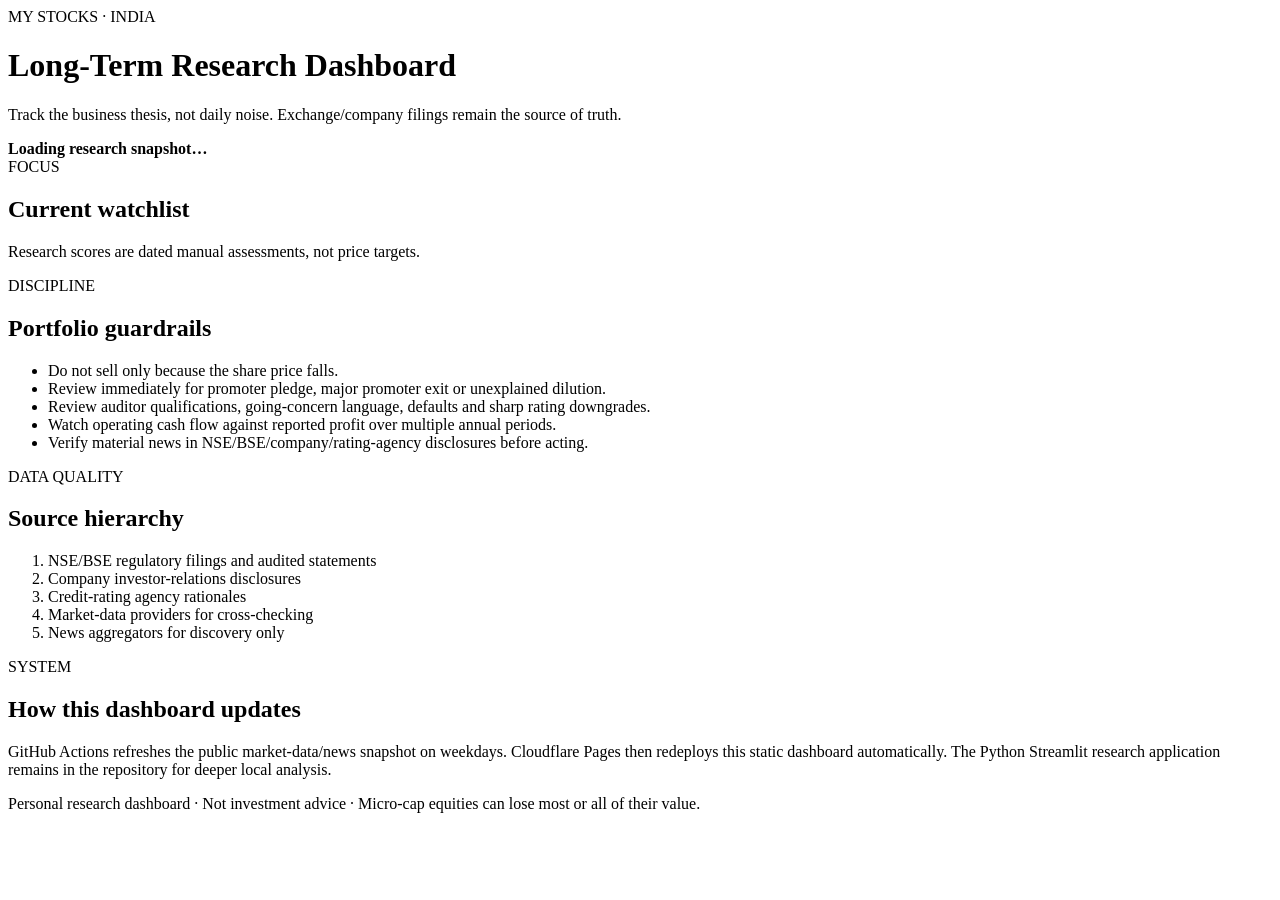
==== index.html @ 6db87cfd "Add Cloudflare Pages dashboard entry point" ====
<!doctype html>
<html lang="en">
<head>
  <meta charset="utf-8">
  <meta name="viewport" content="width=device-width,initial-scale=1">
  <meta name="theme-color" content="#0b1220">
  <title>MyStocks — Long-Term Research Dashboard</title>
  <meta name="description" content="Filing-first long-term research dashboard for a focused Indian micro-cap watchlist.">
  <link rel="stylesheet" href="styles.css">
</head>
<body>
  <header class="site-header">
    <div>
      <div class="eyebrow">MY STOCKS · INDIA</div>
      <h1>Long-Term Research Dashboard</h1>
      <p class="subtitle">Track the business thesis, not daily noise. Exchange/company filings remain the source of truth.</p>
    </div>
    <div class="status-card">
      <span id="data-status" class="status-dot"></span>
      <div>
        <strong id="updated-label">Loading research snapshot…</strong>
        <small id="updated-time"></small>
      </div>
    </div>
  </header>

  <main>
    <section class="hero-grid" id="summary-cards" aria-live="polite"></section>

    <section class="panel">
      <div class="panel-head">
        <div>
          <div class="eyebrow">FOCUS</div>
          <h2>Current watchlist</h2>
        </div>
        <p>Research scores are dated manual assessments, not price targets.</p>
      </div>
      <div id="watchlist" class="watchlist"></div>
    </section>

    <section class="panel two-col">
      <div>
        <div class="eyebrow">DISCIPLINE</div>
        <h2>Portfolio guardrails</h2>
        <ul class="guardrails">
          <li>Do not sell only because the share price falls.</li>
          <li>Review immediately for promoter pledge, major promoter exit or unexplained dilution.</li>
          <li>Review auditor qualifications, going-concern language, defaults and sharp rating downgrades.</li>
          <li>Watch operating cash flow against reported profit over multiple annual periods.</li>
          <li>Verify material news in NSE/BSE/company/rating-agency disclosures before acting.</li>
        </ul>
      </div>
      <div>
        <div class="eyebrow">DATA QUALITY</div>
        <h2>Source hierarchy</h2>
        <ol class="source-order">
          <li>NSE/BSE regulatory filings and audited statements</li>
          <li>Company investor-relations disclosures</li>
          <li>Credit-rating agency rationales</li>
          <li>Market-data providers for cross-checking</li>
          <li>News aggregators for discovery only</li>
        </ol>
      </div>
    </section>

    <section class="panel">
      <div class="panel-head">
        <div>
          <div class="eyebrow">SYSTEM</div>
          <h2>How this dashboard updates</h2>
        </div>
      </div>
      <p class="system-copy">GitHub Actions refreshes the public market-data/news snapshot on weekdays. Cloudflare Pages then redeploys this static dashboard automatically. The Python Streamlit research application remains in the repository for deeper local analysis.</p>
    </section>
  </main>

  <footer>
    Personal research dashboard · Not investment advice · Micro-cap equities can lose most or all of their value.
  </footer>

  <script src="dashboard.js" defer></script>
</body>
</html>
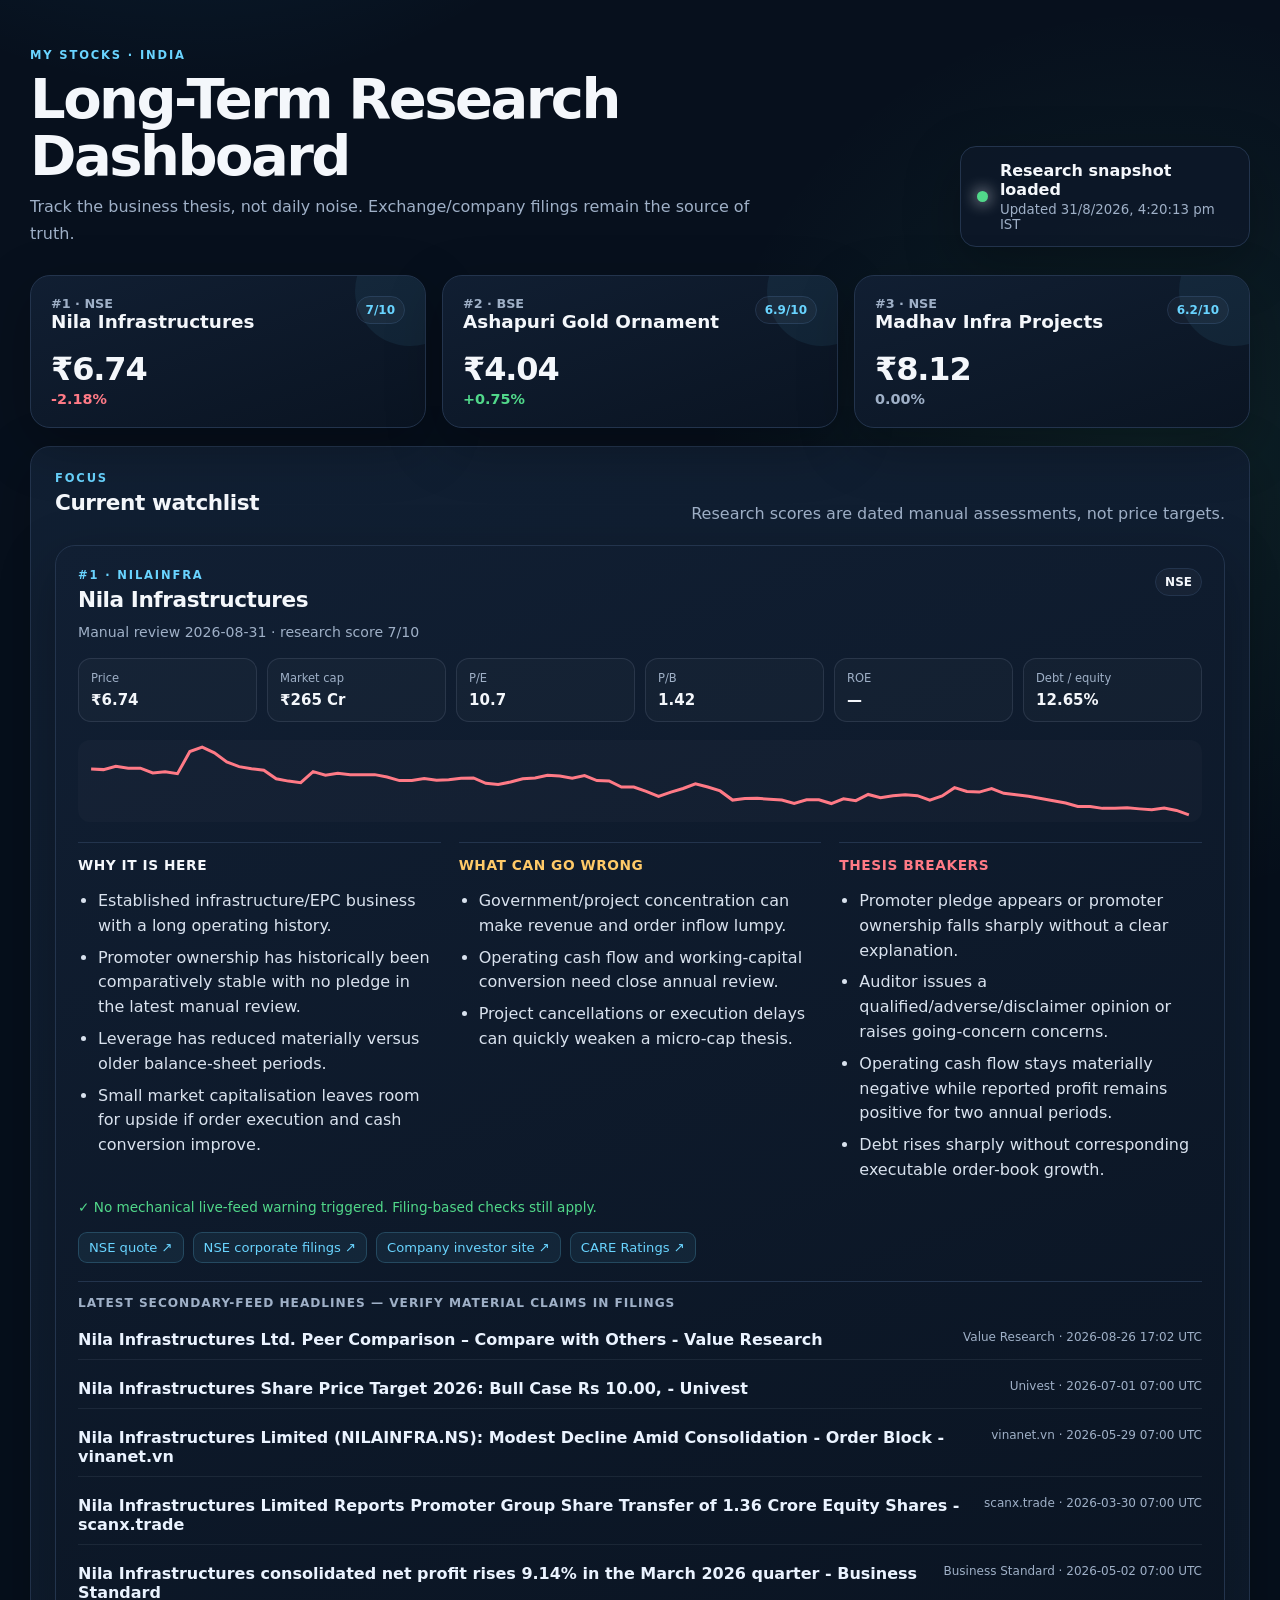
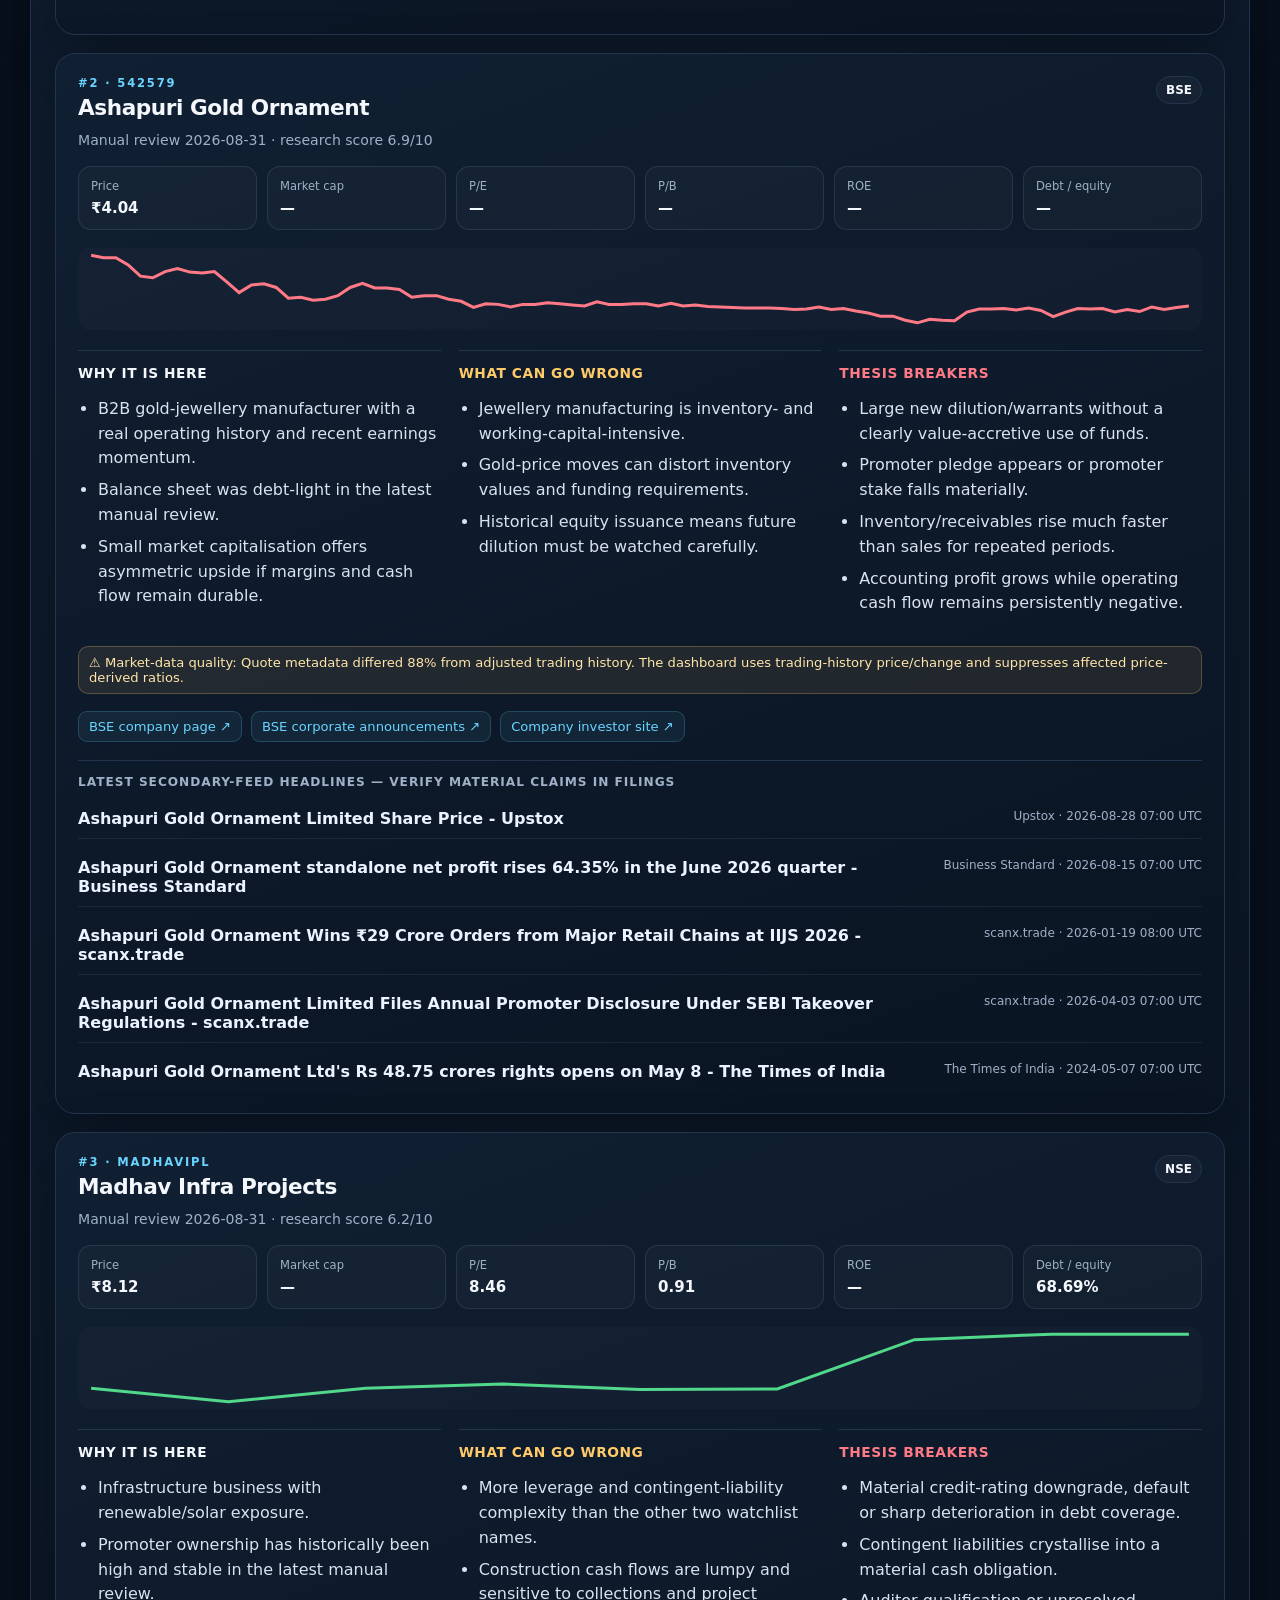
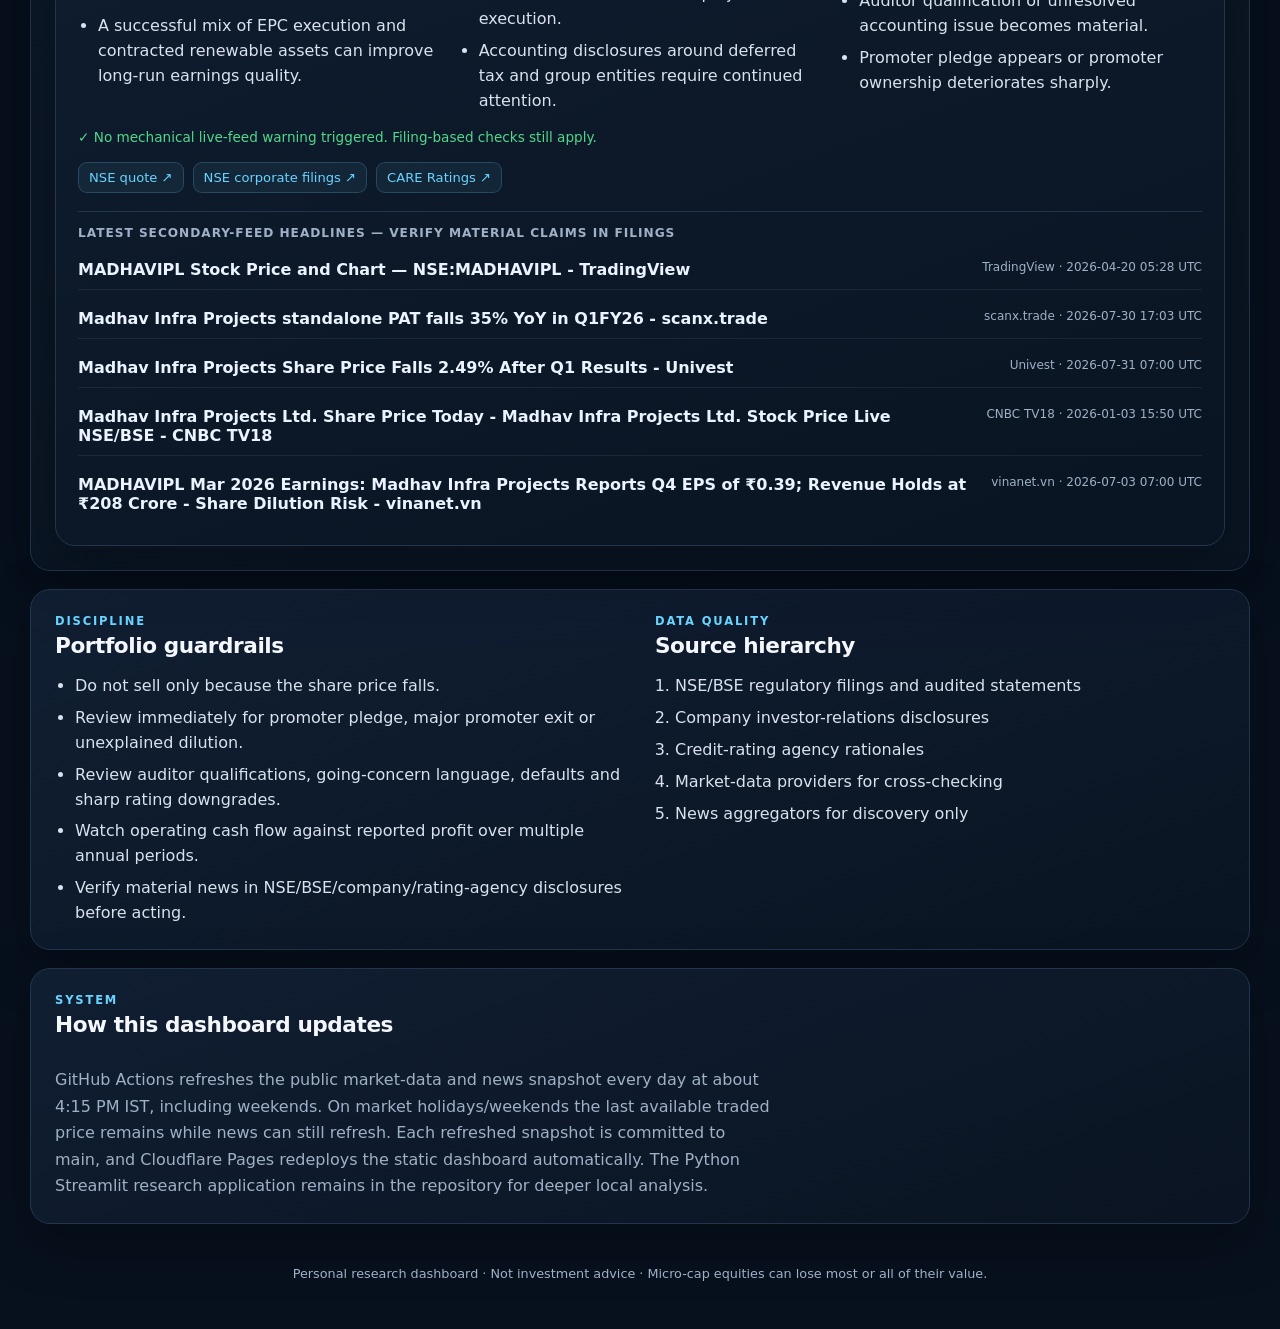
==== commit 4d5b679a: "Explain daily dashboard refresh schedule" ====
--- a/index.html
+++ b/index.html
@@ -70,7 +70,7 @@
           <h2>How this dashboard updates</h2>
         </div>
       </div>
-      <p class="system-copy">GitHub Actions refreshes the public market-data/news snapshot on weekdays. Cloudflare Pages then redeploys this static dashboard automatically. The Python Streamlit research application remains in the repository for deeper local analysis.</p>
+      <p class="system-copy">GitHub Actions refreshes the public market-data and news snapshot every day at about 4:15 PM IST, including weekends. On market holidays/weekends the last available traded price remains while news can still refresh. Each refreshed snapshot is committed to main, and Cloudflare Pages redeploys the static dashboard automatically. The Python Streamlit research application remains in the repository for deeper local analysis.</p>
     </section>
   </main>
 
--- a/styles.css
+++ b/styles.css
@@ -0,0 +1,149 @@
+:root {
+  --bg: #07101d;
+  --panel: #0d1828;
+  --panel-2: #111f33;
+  --border: #23344d;
+  --text: #f4f7fb;
+  --muted: #9fb0c7;
+  --accent: #69d4ff;
+  --good: #51d88a;
+  --warn: #ffca68;
+  --bad: #ff7a86;
+  --shadow: 0 18px 55px rgba(0,0,0,.26);
+}
+
+* { box-sizing: border-box; }
+html { scroll-behavior: smooth; }
+body {
+  margin: 0;
+  font-family: Inter, ui-sans-serif, system-ui, -apple-system, BlinkMacSystemFont, "Segoe UI", sans-serif;
+  color: var(--text);
+  background:
+    radial-gradient(circle at 15% -10%, rgba(46, 181, 255, .18), transparent 34rem),
+    radial-gradient(circle at 90% 10%, rgba(81, 216, 138, .09), transparent 28rem),
+    var(--bg);
+  min-height: 100vh;
+}
+
+a { color: var(--accent); text-decoration: none; }
+a:hover { text-decoration: underline; }
+
+.site-header, main, footer { width: min(1220px, calc(100% - 32px)); margin: 0 auto; }
+.site-header {
+  padding: 48px 0 28px;
+  display: flex;
+  gap: 28px;
+  justify-content: space-between;
+  align-items: flex-end;
+}
+
+.eyebrow { color: var(--accent); font-size: .72rem; font-weight: 800; letter-spacing: .16em; }
+h1 { margin: 8px 0 10px; font-size: clamp(2rem, 5vw, 3.5rem); letter-spacing: -.045em; line-height: 1.02; }
+h2 { margin: 5px 0 12px; font-size: 1.35rem; letter-spacing: -.02em; }
+h3 { margin: 0; font-size: 1.15rem; }
+.subtitle, .panel-head p, .system-copy { color: var(--muted); max-width: 720px; line-height: 1.65; margin: 0; }
+
+.status-card {
+  min-width: 245px;
+  display: flex;
+  gap: 12px;
+  align-items: center;
+  padding: 14px 16px;
+  border: 1px solid var(--border);
+  background: rgba(13, 24, 40, .86);
+  border-radius: 16px;
+  box-shadow: var(--shadow);
+}
+.status-card strong, .status-card small { display: block; }
+.status-card small { color: var(--muted); margin-top: 3px; }
+.status-dot { width: 11px; height: 11px; border-radius: 50%; background: var(--warn); box-shadow: 0 0 16px currentColor; flex: 0 0 auto; }
+.status-dot.ok { background: var(--good); }
+.status-dot.error { background: var(--bad); }
+
+.hero-grid { display: grid; grid-template-columns: repeat(3, minmax(0, 1fr)); gap: 16px; margin-bottom: 18px; }
+.summary-card, .panel, .stock-card {
+  border: 1px solid var(--border);
+  background: linear-gradient(160deg, rgba(17,31,51,.97), rgba(10,20,34,.97));
+  border-radius: 20px;
+  box-shadow: var(--shadow);
+}
+.summary-card { padding: 20px; position: relative; overflow: hidden; }
+.summary-card::after { content: ""; position: absolute; width: 110px; height: 110px; border-radius: 50%; background: rgba(105,212,255,.07); right: -40px; top: -40px; }
+.summary-top { display: flex; justify-content: space-between; gap: 12px; align-items: flex-start; }
+.rank { color: var(--muted); font-size: .8rem; font-weight: 700; }
+.price { margin: 18px 0 3px; font-size: 2rem; font-weight: 800; letter-spacing: -.035em; }
+.change { font-size: .9rem; font-weight: 750; }
+.change.up { color: var(--good); }
+.change.down { color: var(--bad); }
+.change.flat { color: var(--muted); }
+.score-pill, .badge {
+  border-radius: 999px;
+  padding: 6px 9px;
+  font-size: .75rem;
+  font-weight: 800;
+  border: 1px solid var(--border);
+  background: rgba(255,255,255,.03);
+}
+.score-pill { color: var(--accent); }
+
+.panel { padding: 24px; margin: 18px 0; }
+.panel-head { display: flex; justify-content: space-between; gap: 22px; align-items: flex-end; margin-bottom: 18px; }
+.two-col { display: grid; grid-template-columns: 1fr 1fr; gap: 30px; }
+.watchlist { display: grid; gap: 18px; }
+.stock-card { padding: 22px; }
+.stock-head { display: flex; justify-content: space-between; align-items: flex-start; gap: 18px; margin-bottom: 18px; }
+.stock-sub { color: var(--muted); margin-top: 5px; font-size: .88rem; }
+
+.metrics { display: grid; grid-template-columns: repeat(6, minmax(0, 1fr)); gap: 10px; margin: 16px 0 18px; }
+.metric { padding: 12px; border-radius: 13px; background: rgba(255,255,255,.025); border: 1px solid rgba(159,176,199,.15); min-width: 0; }
+.metric span { display: block; color: var(--muted); font-size: .72rem; margin-bottom: 5px; }
+.metric strong { font-size: .94rem; overflow-wrap: anywhere; }
+
+.spark-wrap { height: 82px; margin: 6px 0 20px; border-radius: 12px; background: rgba(255,255,255,.018); overflow: hidden; }
+.spark-wrap svg { width: 100%; height: 100%; display: block; }
+
+.detail-grid { display: grid; grid-template-columns: repeat(3, minmax(0, 1fr)); gap: 18px; }
+.detail-box { border-top: 1px solid var(--border); padding-top: 14px; }
+.detail-box h4 { margin: 0 0 9px; font-size: .86rem; letter-spacing: .04em; text-transform: uppercase; }
+ul, ol { color: #d9e2ee; line-height: 1.55; padding-left: 20px; }
+li + li { margin-top: 7px; }
+.risk h4 { color: var(--warn); }
+.kill h4 { color: var(--bad); }
+
+.flags { display: flex; flex-wrap: wrap; gap: 8px; margin-top: 14px; }
+.flag { padding: 8px 10px; border-radius: 10px; color: #ffe5a9; background: rgba(255,202,104,.09); border: 1px solid rgba(255,202,104,.25); font-size: .82rem; }
+.no-flags { color: var(--good); font-size: .85rem; }
+
+.link-row { display: flex; flex-wrap: wrap; gap: 9px; margin-top: 17px; }
+.link-chip { padding: 7px 10px; border-radius: 9px; background: rgba(105,212,255,.07); border: 1px solid rgba(105,212,255,.2); font-size: .82rem; }
+
+.news { margin-top: 18px; border-top: 1px solid var(--border); padding-top: 14px; }
+.news-title { color: var(--muted); font-size: .76rem; font-weight: 800; letter-spacing: .08em; text-transform: uppercase; margin-bottom: 10px; }
+.news-list { display: grid; gap: 9px; }
+.news-item { display: grid; grid-template-columns: 1fr auto; gap: 14px; padding: 10px 0; border-bottom: 1px solid rgba(159,176,199,.10); }
+.news-item:last-child { border-bottom: 0; }
+.news-item a { color: #eaf3ff; font-weight: 650; }
+.news-meta { color: var(--muted); font-size: .75rem; white-space: nowrap; }
+
+.guardrails, .source-order { margin-bottom: 0; }
+.error-box { color: #ffd7da; background: rgba(255,122,134,.08); border: 1px solid rgba(255,122,134,.25); padding: 14px; border-radius: 12px; }
+
+footer { color: var(--muted); text-align: center; padding: 24px 0 48px; font-size: .8rem; }
+
+@media (max-width: 900px) {
+  .site-header { align-items: stretch; flex-direction: column; }
+  .status-card { min-width: 0; }
+  .hero-grid { grid-template-columns: 1fr; }
+  .metrics { grid-template-columns: repeat(3, minmax(0, 1fr)); }
+  .detail-grid, .two-col { grid-template-columns: 1fr; }
+  .panel-head { align-items: flex-start; flex-direction: column; }
+}
+
+@media (max-width: 560px) {
+  .site-header, main, footer { width: min(100% - 20px, 1220px); }
+  .site-header { padding-top: 30px; }
+  .panel, .stock-card { padding: 17px; border-radius: 16px; }
+  .metrics { grid-template-columns: repeat(2, minmax(0, 1fr)); }
+  .news-item { grid-template-columns: 1fr; gap: 4px; }
+  .news-meta { white-space: normal; }
+}
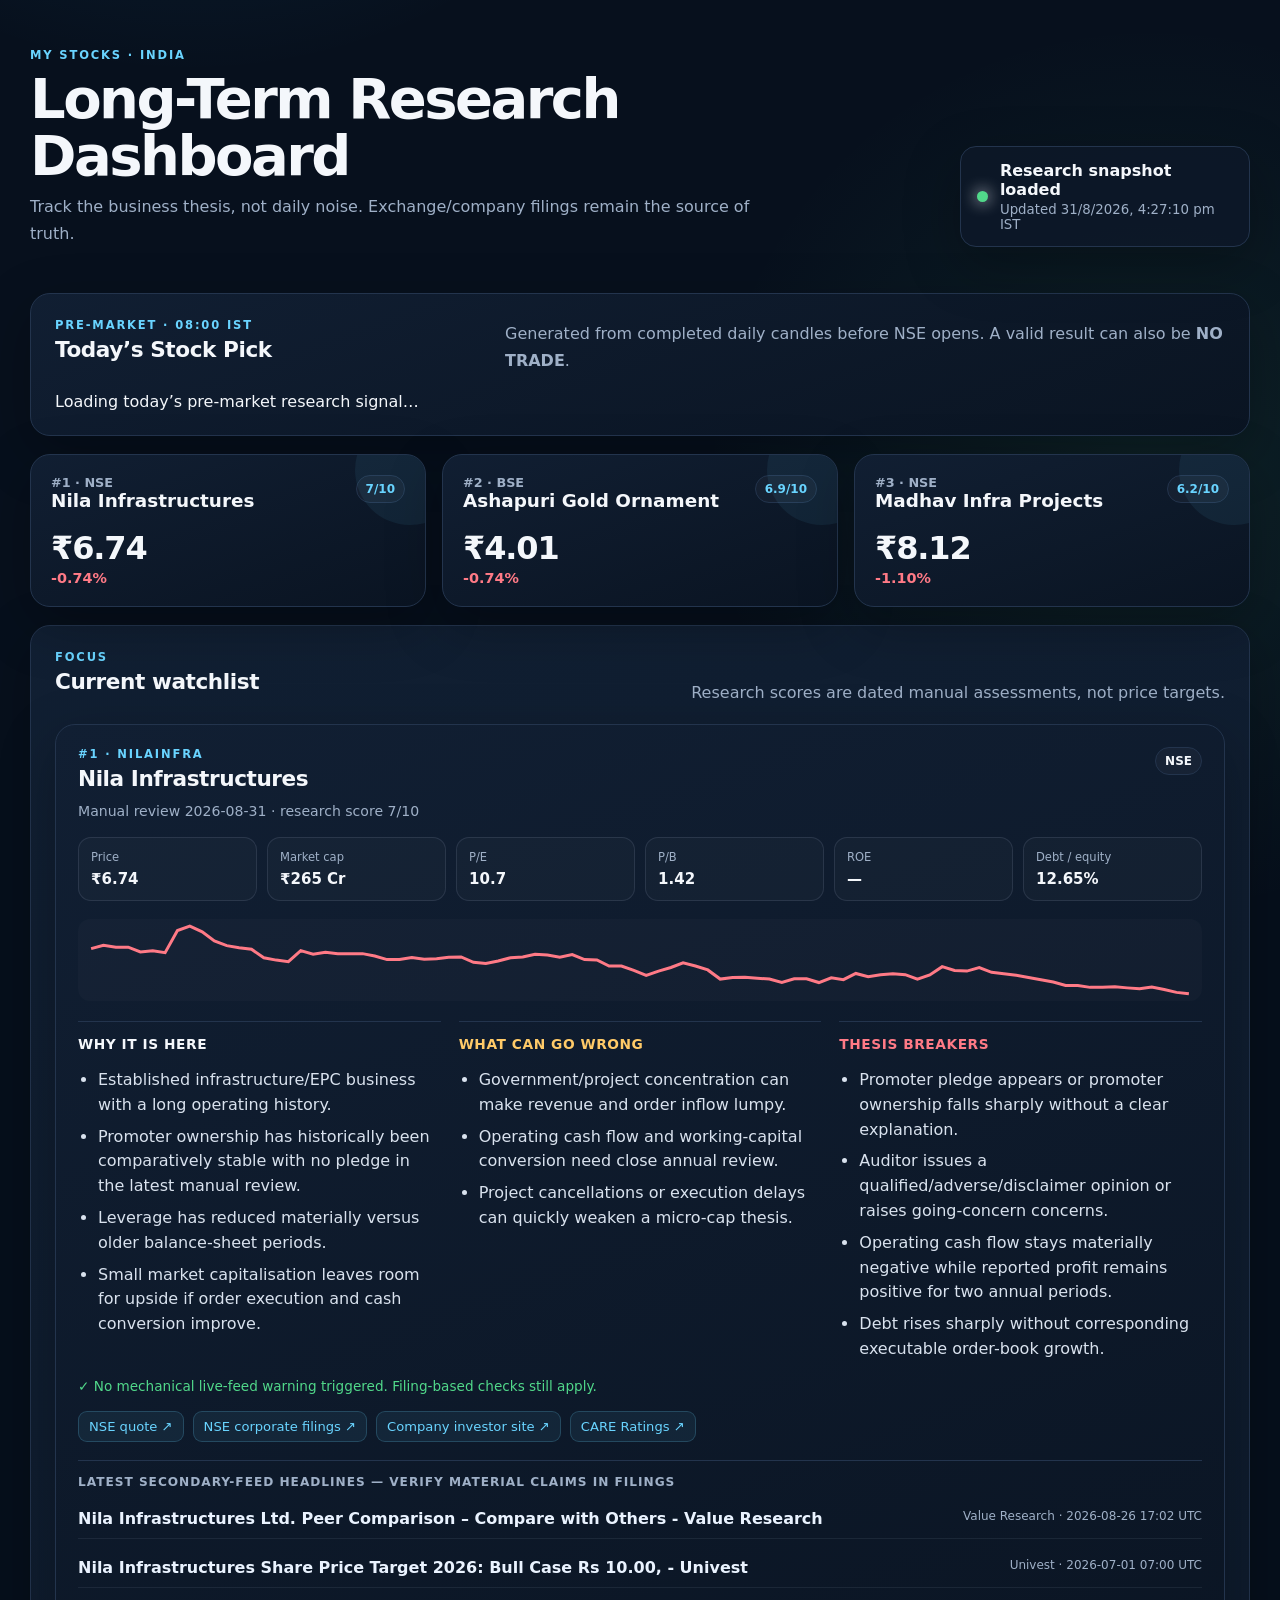
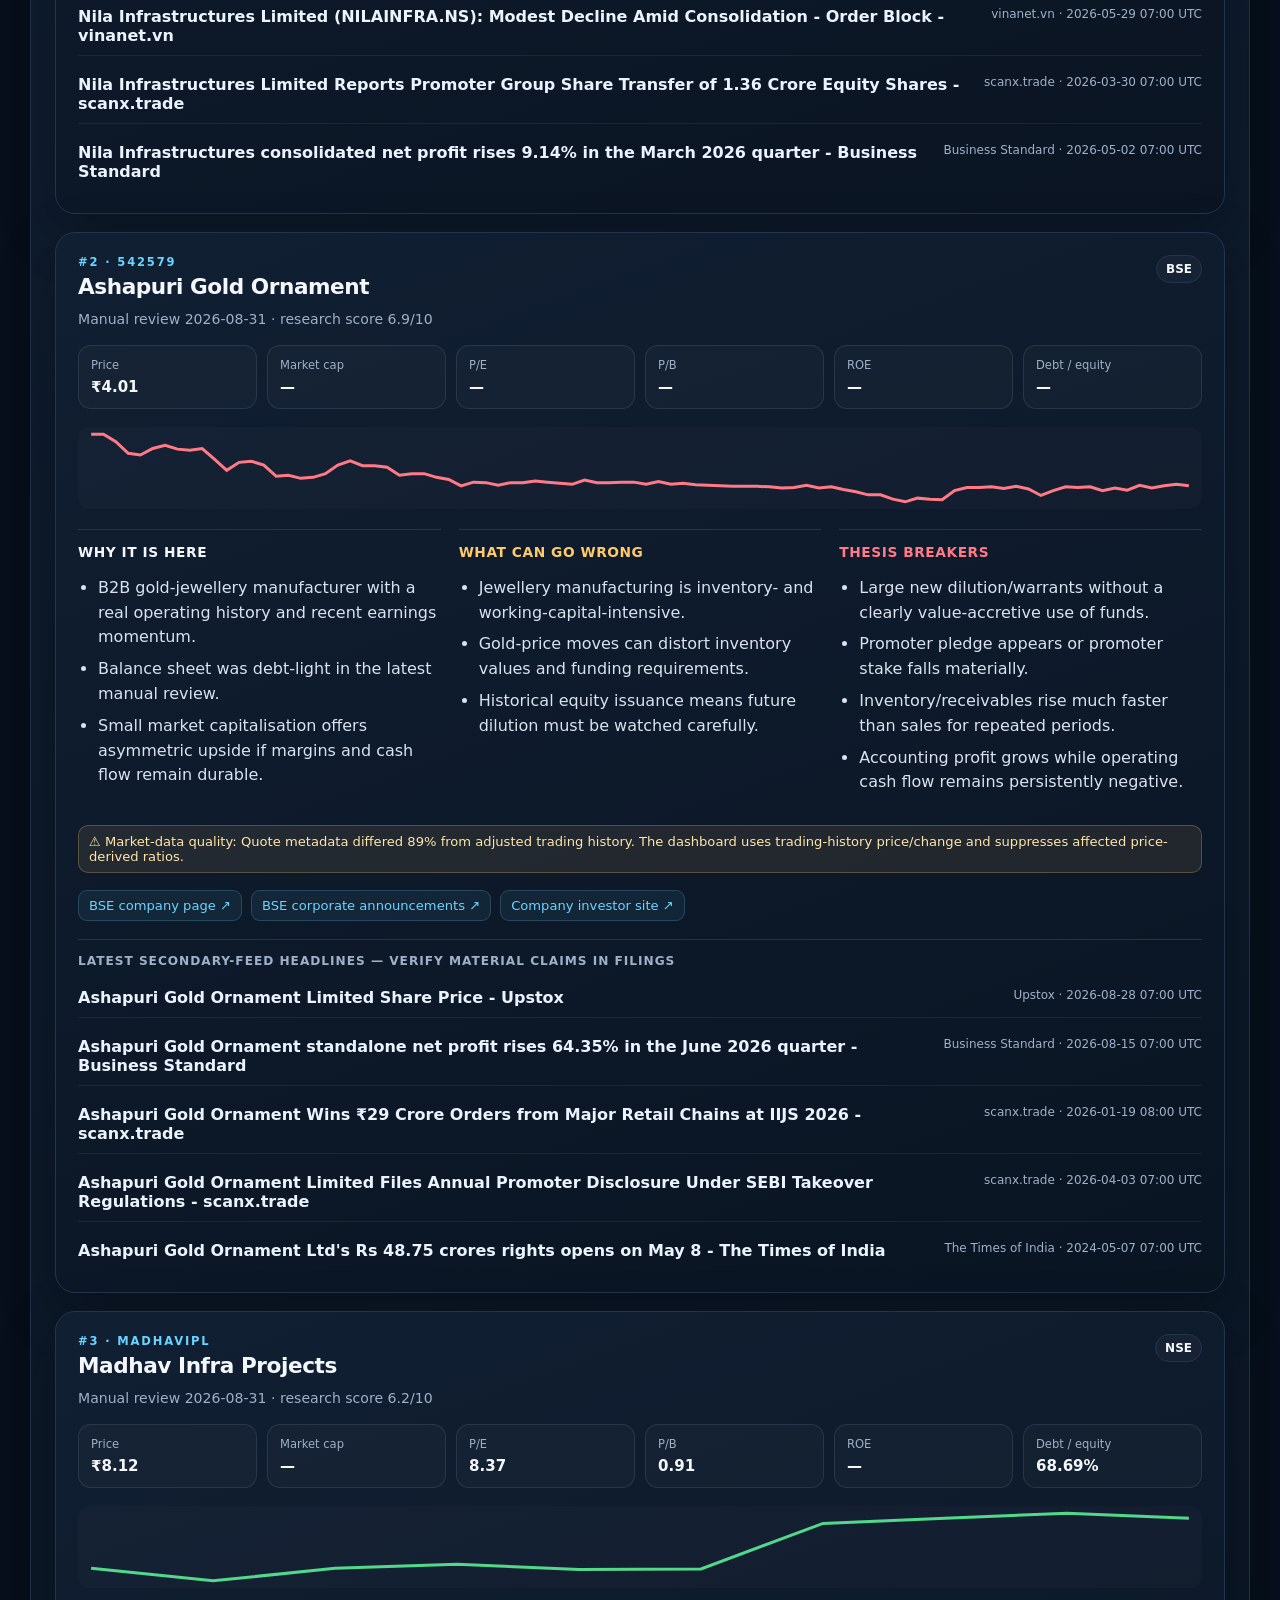
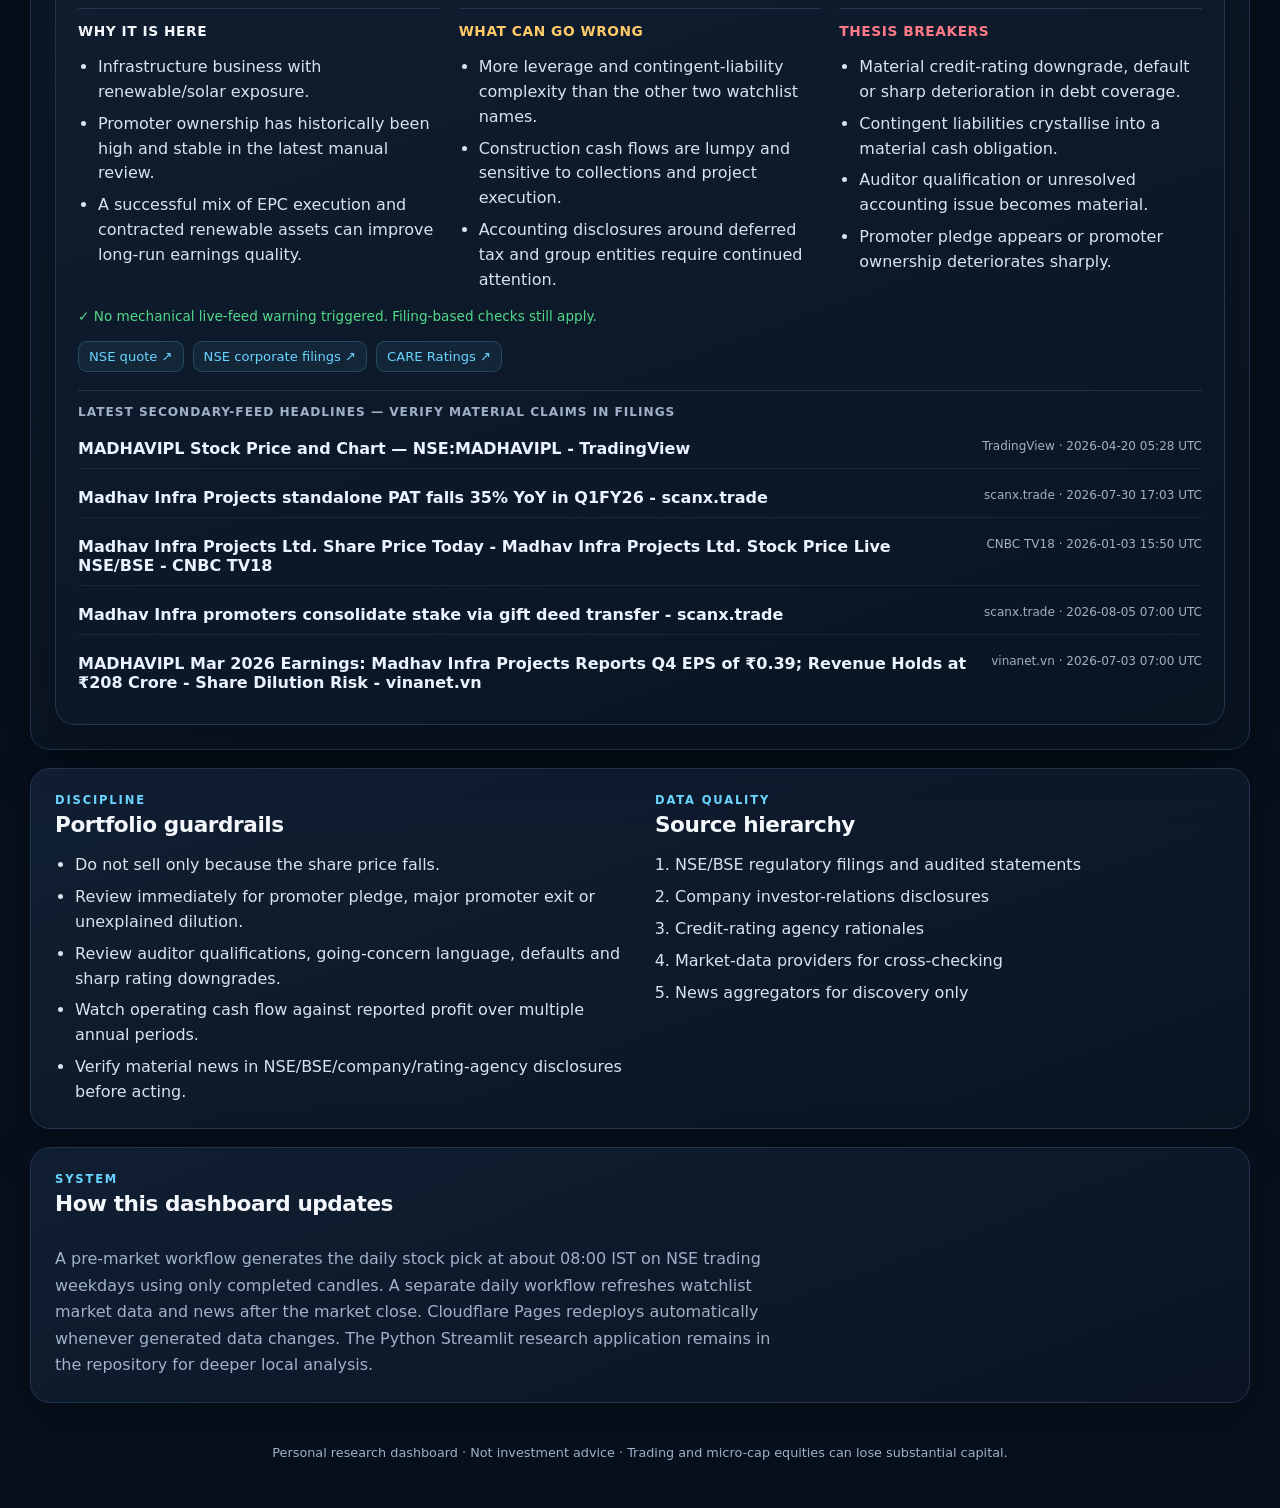
==== commit 8a9a8848: "Show pre-market daily stock pick on dashboard" ====
--- a/index.html
+++ b/index.html
@@ -5,7 +5,7 @@
   <meta name="viewport" content="width=device-width,initial-scale=1">
   <meta name="theme-color" content="#0b1220">
   <title>MyStocks — Long-Term Research Dashboard</title>
-  <meta name="description" content="Filing-first long-term research dashboard for a focused Indian micro-cap watchlist.">
+  <meta name="description" content="Filing-first long-term research dashboard with an automated pre-market Indian stock pick.">
   <link rel="stylesheet" href="styles.css">
 </head>
 <body>
@@ -25,6 +25,19 @@
   </header>
 
   <main>
+    <section class="panel premarket-panel">
+      <div class="panel-head">
+        <div>
+          <div class="eyebrow">PRE-MARKET · 08:00 IST</div>
+          <h2>Today’s Stock Pick</h2>
+        </div>
+        <p>Generated from completed daily candles before NSE opens. A valid result can also be <strong>NO TRADE</strong>.</p>
+      </div>
+      <div id="daily-pick" class="daily-pick" aria-live="polite">
+        <div class="pick-loading">Loading today’s pre-market research signal…</div>
+      </div>
+    </section>
+
     <section class="hero-grid" id="summary-cards" aria-live="polite"></section>
 
     <section class="panel">
@@ -70,12 +83,12 @@
           <h2>How this dashboard updates</h2>
         </div>
       </div>
-      <p class="system-copy">GitHub Actions refreshes the public market-data and news snapshot every day at about 4:15 PM IST, including weekends. On market holidays/weekends the last available traded price remains while news can still refresh. Each refreshed snapshot is committed to main, and Cloudflare Pages redeploys the static dashboard automatically. The Python Streamlit research application remains in the repository for deeper local analysis.</p>
+      <p class="system-copy">A pre-market workflow generates the daily stock pick at about 08:00 IST on NSE trading weekdays using only completed candles. A separate daily workflow refreshes watchlist market data and news after the market close. Cloudflare Pages redeploys automatically whenever generated data changes. The Python Streamlit research application remains in the repository for deeper local analysis.</p>
     </section>
   </main>
 
   <footer>
-    Personal research dashboard · Not investment advice · Micro-cap equities can lose most or all of their value.
+    Personal research dashboard · Not investment advice · Trading and micro-cap equities can lose substantial capital.
   </footer>
 
   <script src="dashboard.js" defer></script>
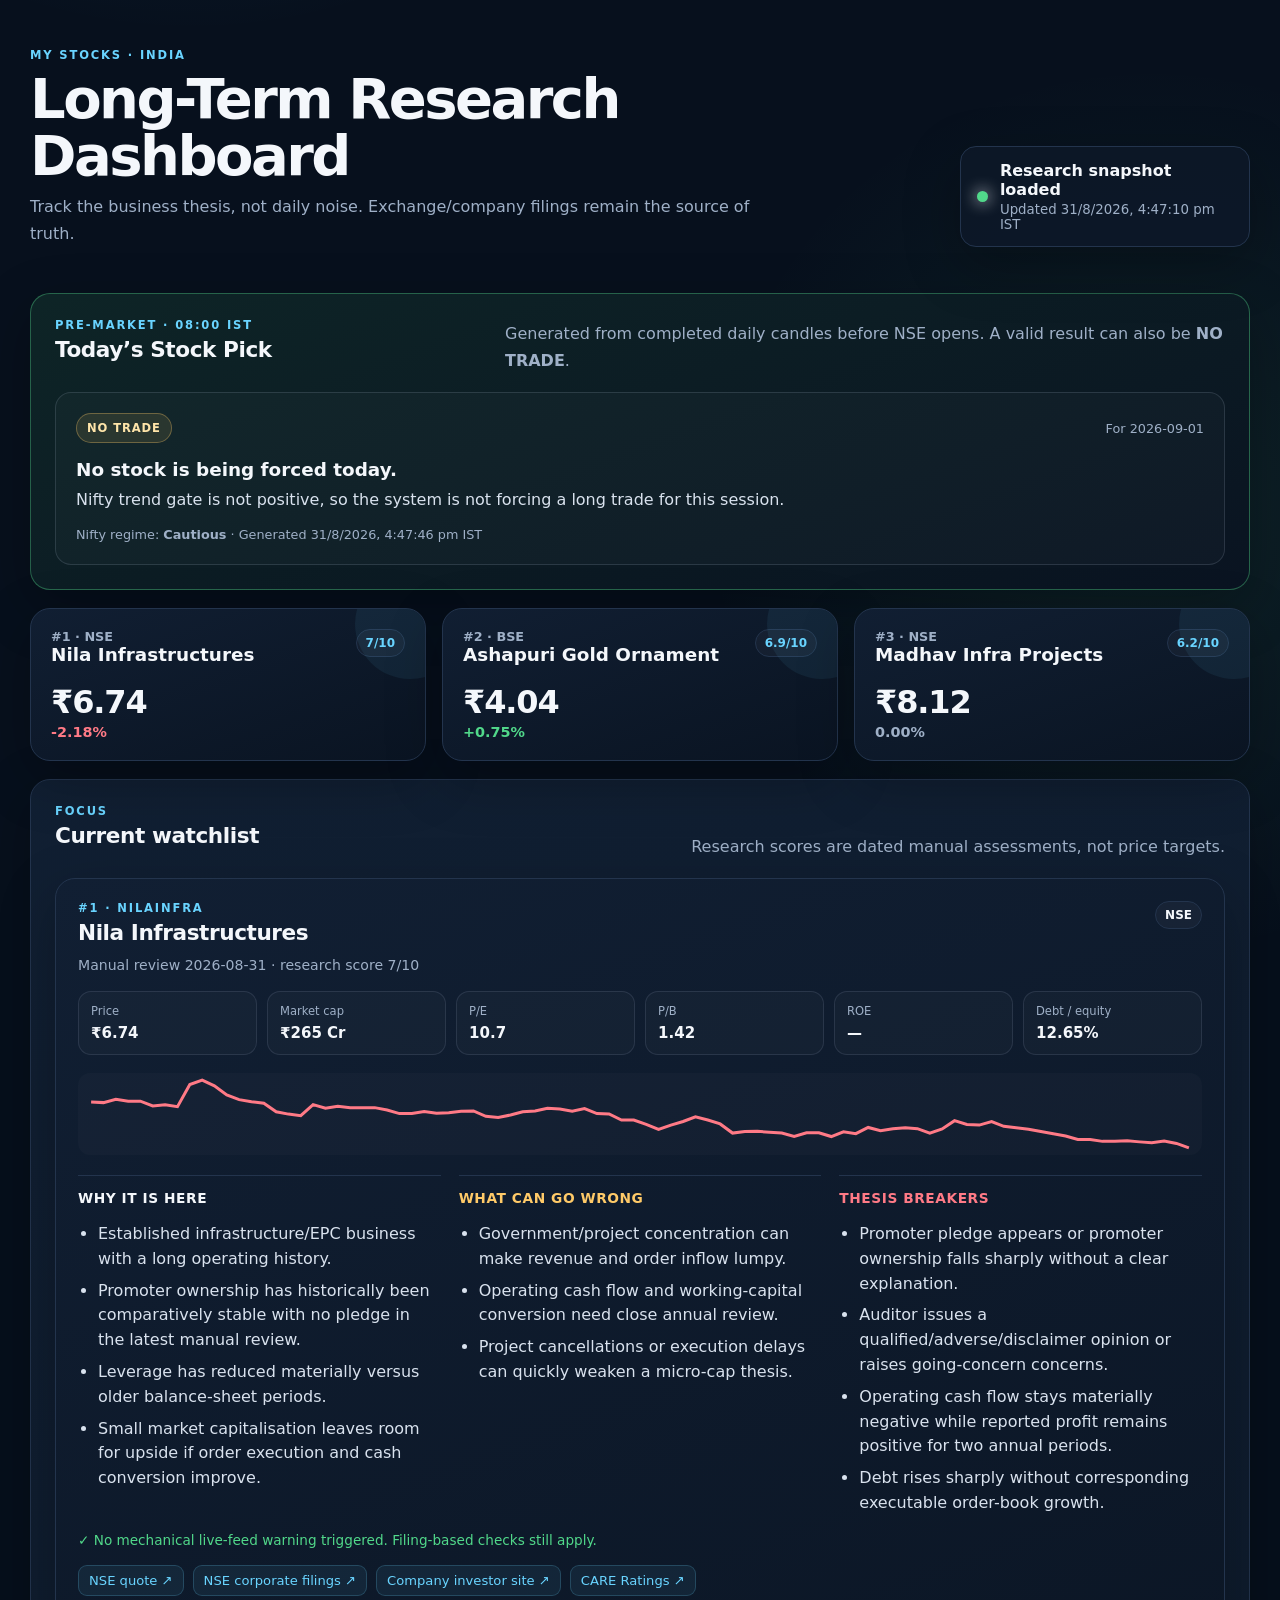
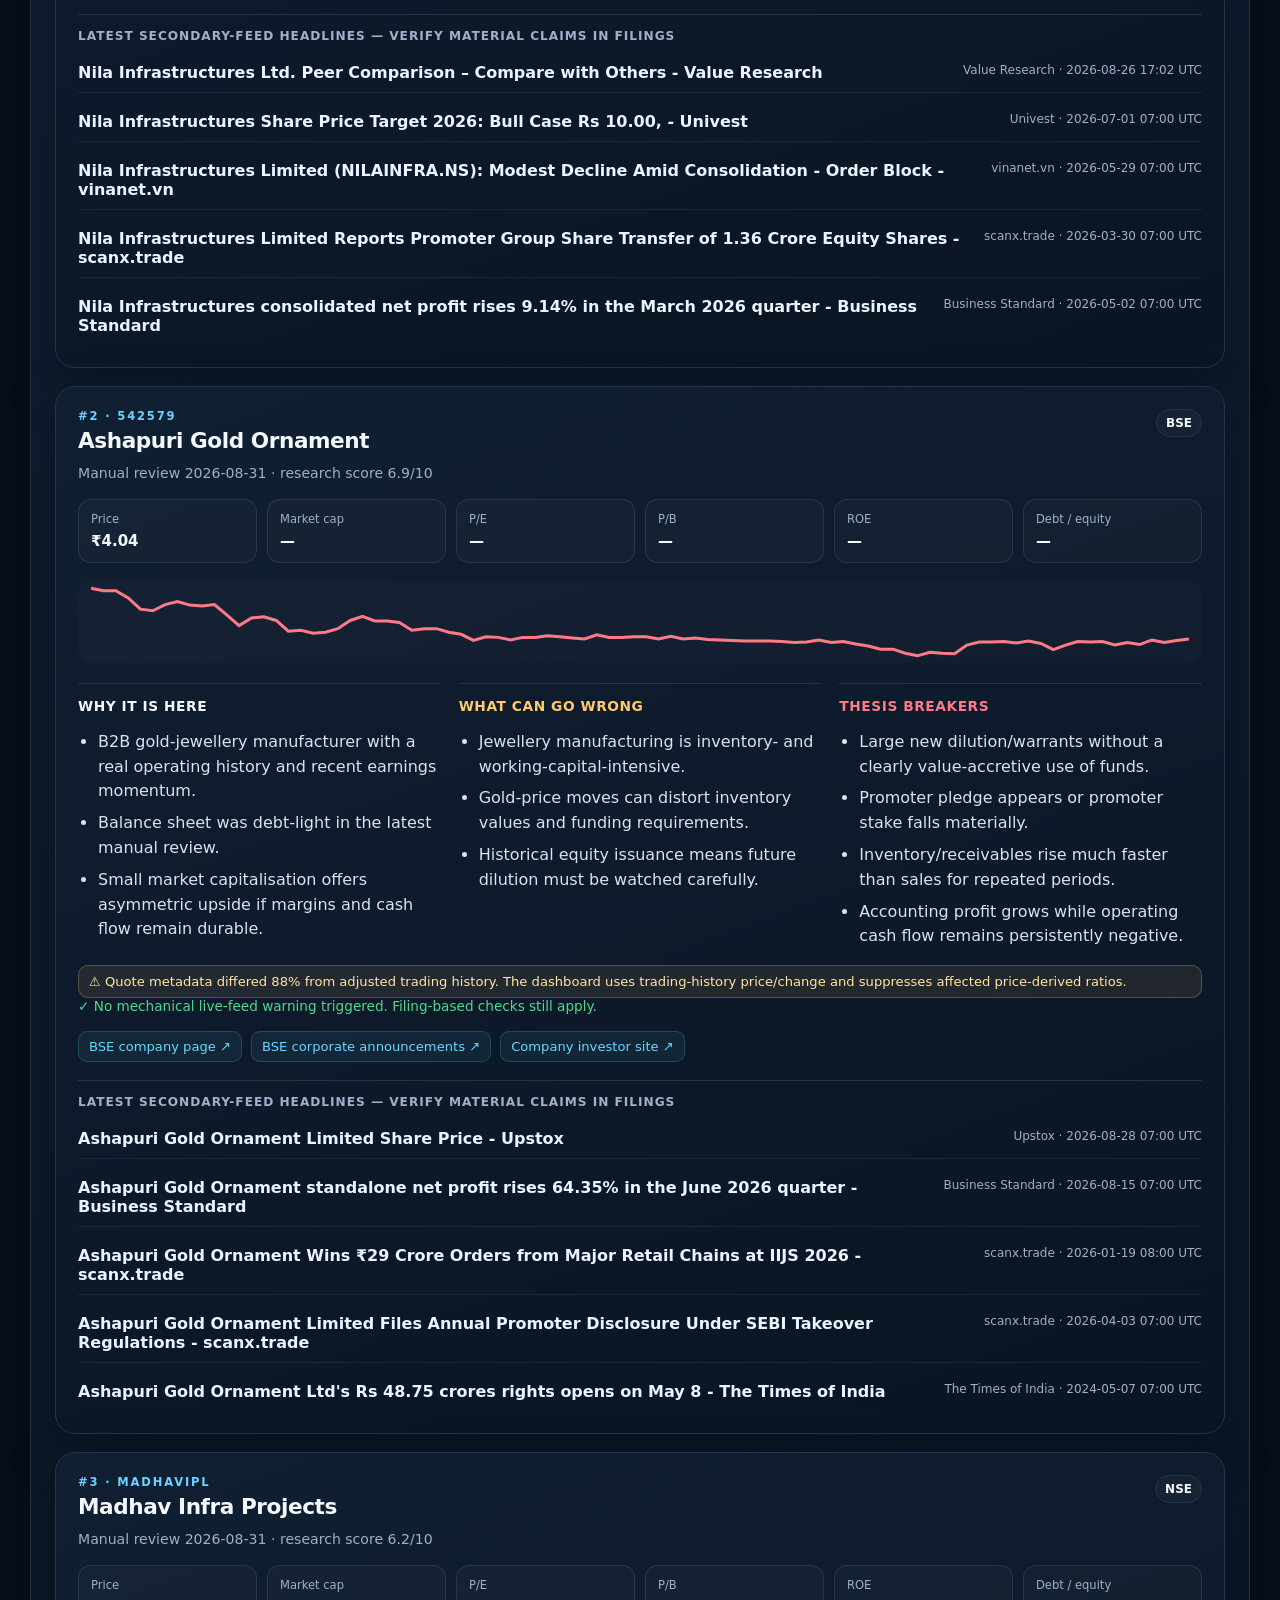
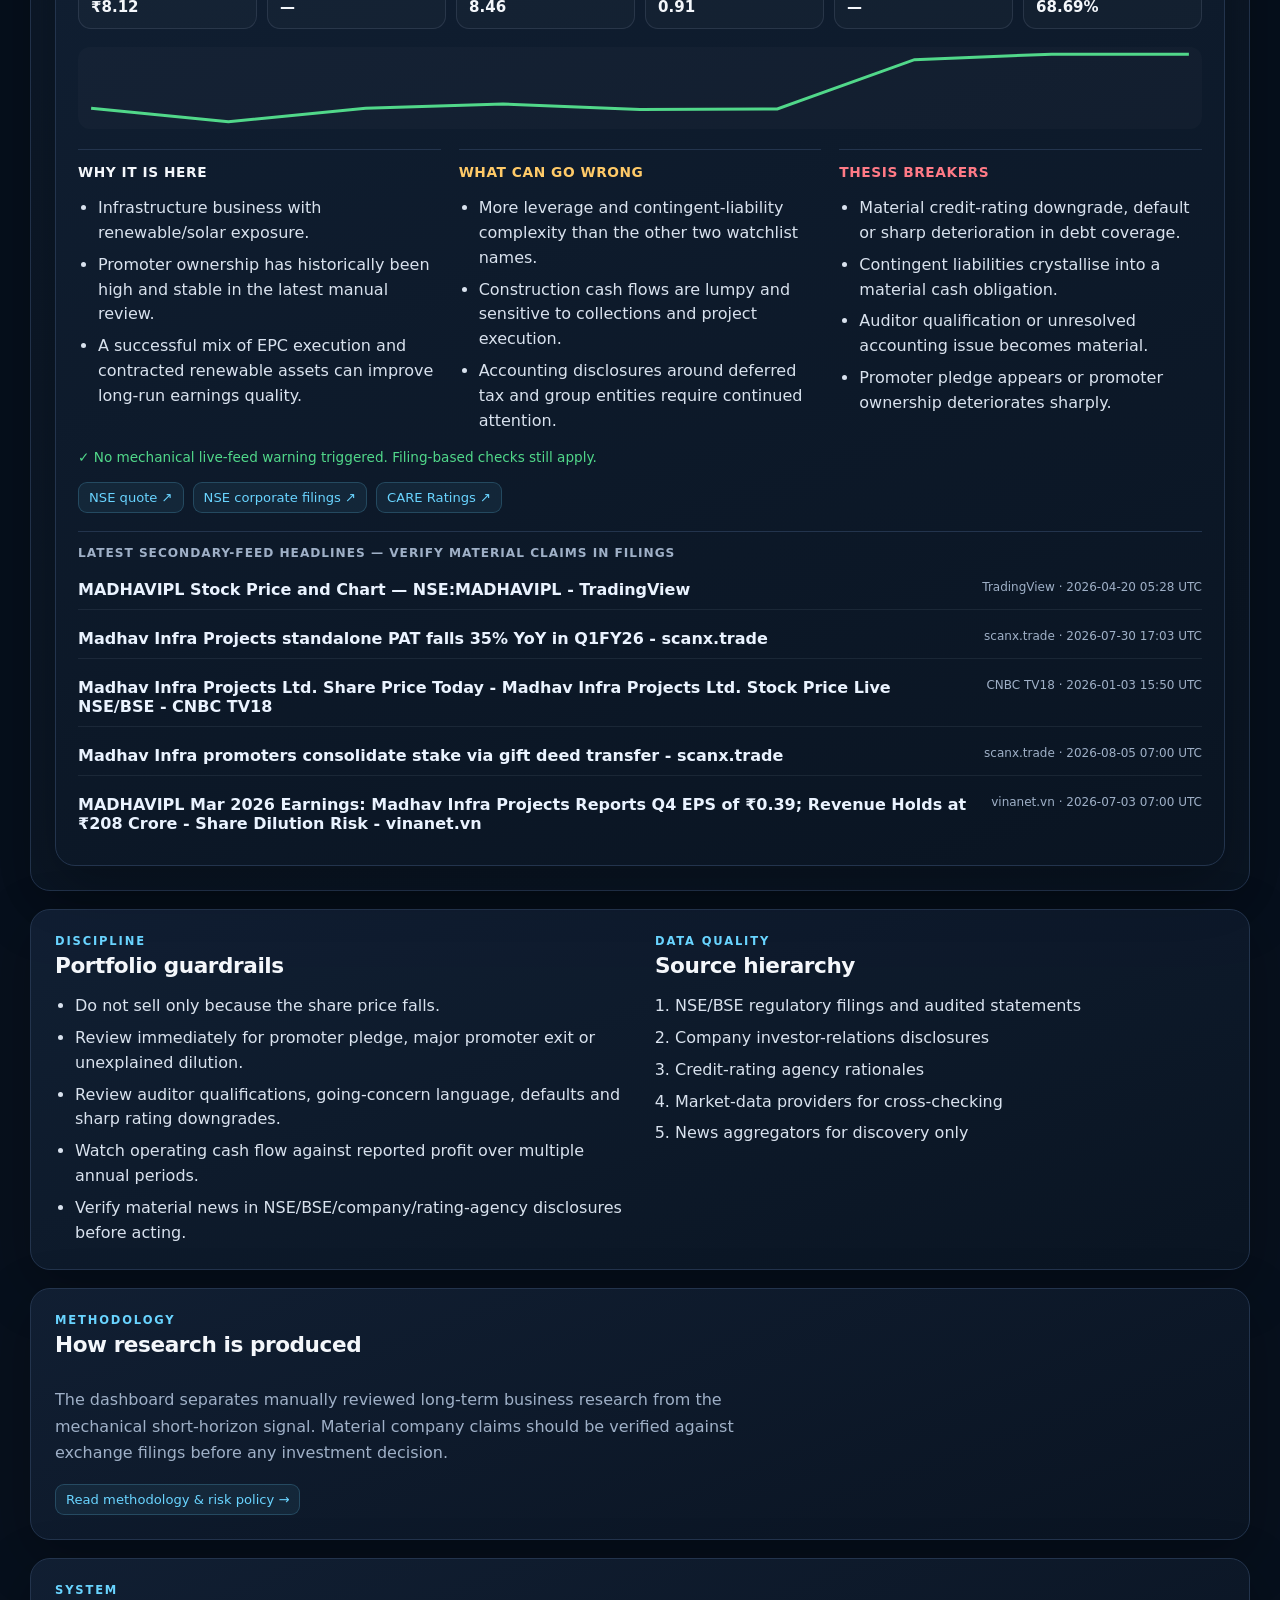
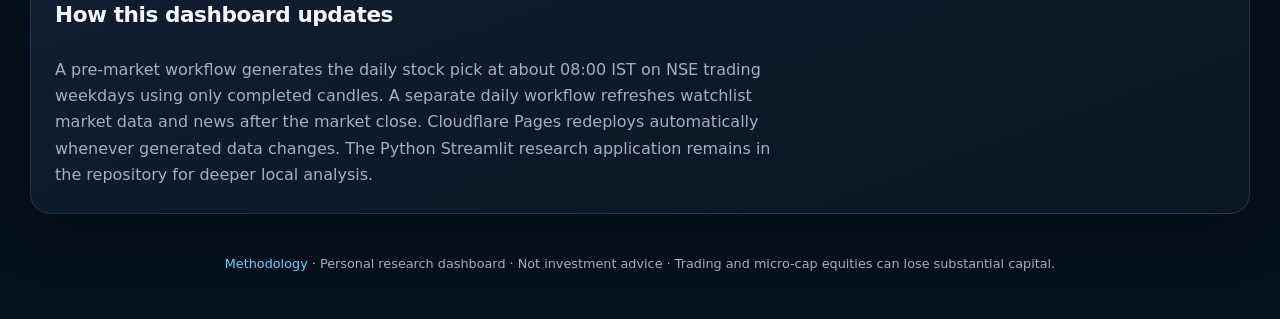
==== commit ce2c4fb6: "Strengthen MyStocks SEO metadata and trust signals" ====
--- a/index.html
+++ b/index.html
@@ -1,11 +1,63 @@
 <!doctype html>
-<html lang="en">
+<html lang="en-IN">
 <head>
   <meta charset="utf-8">
   <meta name="viewport" content="width=device-width,initial-scale=1">
   <meta name="theme-color" content="#0b1220">
-  <title>MyStocks — Long-Term Research Dashboard</title>
-  <meta name="description" content="Filing-first long-term research dashboard with an automated pre-market Indian stock pick.">
+  <meta name="robots" content="index,follow,max-image-preview:large,max-snippet:-1,max-video-preview:-1">
+  <title>Indian Stock Research Dashboard & Daily Pre-Market Pick | MyStocks</title>
+  <meta name="description" content="Research Indian stocks with a filing-first long-term watchlist, daily pre-market trading signal, market data, risk flags and source-linked investment research.">
+  <link rel="canonical" href="https://mystocks-49k.pages.dev/">
+  <meta property="og:type" content="website">
+  <meta property="og:site_name" content="MyStocks India">
+  <meta property="og:locale" content="en_IN">
+  <meta property="og:title" content="Indian Stock Research Dashboard & Daily Pre-Market Pick | MyStocks">
+  <meta property="og:description" content="Filing-first Indian stock research, long-term watchlist tracking and a rules-based pre-market signal that can explicitly return NO TRADE.">
+  <meta property="og:url" content="https://mystocks-49k.pages.dev/">
+  <meta property="og:image" content="https://mystocks-49k.pages.dev/og-image.svg">
+  <meta property="og:image:alt" content="MyStocks India research dashboard with market research, watchlist and pre-market signal">
+  <meta property="og:image:width" content="1200">
+  <meta property="og:image:height" content="630">
+  <meta name="twitter:card" content="summary_large_image">
+  <meta name="twitter:title" content="Indian Stock Research Dashboard & Daily Pre-Market Pick | MyStocks">
+  <meta name="twitter:description" content="Filing-first Indian stock research, risk guardrails and a rules-based pre-market signal.">
+  <meta name="twitter:image" content="https://mystocks-49k.pages.dev/og-image.svg">
+  <script type="application/ld+json">
+  {
+    "@context":"https://schema.org",
+    "@graph":[
+      {
+        "@type":"WebSite",
+        "@id":"https://mystocks-49k.pages.dev/#website",
+        "name":"MyStocks India",
+        "url":"https://mystocks-49k.pages.dev/",
+        "description":"Filing-first Indian stock research dashboard with long-term watchlist tracking and a rules-based pre-market signal.",
+        "inLanguage":"en-IN"
+      },
+      {
+        "@type":"WebApplication",
+        "@id":"https://mystocks-49k.pages.dev/#app",
+        "name":"MyStocks India Research Dashboard",
+        "url":"https://mystocks-49k.pages.dev/",
+        "applicationCategory":"FinanceApplication",
+        "operatingSystem":"Web browser",
+        "isAccessibleForFree":true,
+        "image":"https://mystocks-49k.pages.dev/og-image.svg",
+        "offers":{"@type":"Offer","price":"0","priceCurrency":"INR"}
+      },
+      {
+        "@type":"WebPage",
+        "@id":"https://mystocks-49k.pages.dev/#webpage",
+        "url":"https://mystocks-49k.pages.dev/",
+        "name":"Indian Stock Research Dashboard & Daily Pre-Market Pick",
+        "description":"Indian stock research dashboard with source hierarchy, watchlist thesis, risk guardrails and a pre-market research signal.",
+        "inLanguage":"en-IN",
+        "isPartOf":{"@id":"https://mystocks-49k.pages.dev/#website"},
+        "mainEntity":{"@id":"https://mystocks-49k.pages.dev/#app"}
+      }
+    ]
+  }
+  </script>
   <link rel="stylesheet" href="styles.css">
 </head>
 <body>
@@ -79,6 +131,17 @@
     <section class="panel">
       <div class="panel-head">
         <div>
+          <div class="eyebrow">METHODOLOGY</div>
+          <h2>How research is produced</h2>
+        </div>
+      </div>
+      <p class="system-copy">The dashboard separates manually reviewed long-term business research from the mechanical short-horizon signal. Material company claims should be verified against exchange filings before any investment decision.</p>
+      <div class="link-row"><a class="link-chip" href="methodology.html">Read methodology & risk policy →</a></div>
+    </section>
+
+    <section class="panel">
+      <div class="panel-head">
+        <div>
           <div class="eyebrow">SYSTEM</div>
           <h2>How this dashboard updates</h2>
         </div>
@@ -88,7 +151,7 @@
   </main>
 
   <footer>
-    Personal research dashboard · Not investment advice · Trading and micro-cap equities can lose substantial capital.
+    <a href="methodology.html">Methodology</a> · Personal research dashboard · Not investment advice · Trading and micro-cap equities can lose substantial capital.
   </footer>
 
   <script src="dashboard.js" defer></script>
--- a/styles.css
+++ b/styles.css
@@ -94,6 +94,35 @@
 .stock-head { display: flex; justify-content: space-between; align-items: flex-start; gap: 18px; margin-bottom: 18px; }
 .stock-sub { color: var(--muted); margin-top: 5px; font-size: .88rem; }
 
+.premarket-panel { border-color: rgba(81,216,138,.38); background: linear-gradient(160deg, rgba(14,37,39,.98), rgba(10,20,34,.98)); }
+.daily-pick { min-height: 100px; }
+.pick-loading { color: var(--muted); padding: 14px 0; }
+.pick-card, .no-trade-card { border: 1px solid rgba(159,176,199,.18); border-radius: 16px; padding: 20px; background: rgba(255,255,255,.025); }
+.pick-card { border-color: rgba(81,216,138,.28); }
+.pick-status-row { display: flex; justify-content: space-between; gap: 14px; align-items: center; margin-bottom: 16px; }
+.pick-status { display: inline-flex; border-radius: 999px; padding: 7px 10px; font-size: .72rem; font-weight: 900; letter-spacing: .08em; }
+.pick-status.active { color: #bfffd7; background: rgba(81,216,138,.12); border: 1px solid rgba(81,216,138,.35); }
+.pick-status.no-trade { color: #ffe5a9; background: rgba(255,202,104,.10); border: 1px solid rgba(255,202,104,.32); }
+.pick-status.pending { color: #d9efff; background: rgba(105,212,255,.08); border: 1px solid rgba(105,212,255,.25); }
+.pick-date, .pick-meta, .pick-sub, .pick-stats { color: var(--muted); font-size: .8rem; }
+.pick-head { display: flex; justify-content: space-between; gap: 22px; align-items: flex-start; margin-bottom: 18px; }
+.pick-symbol { font-size: clamp(2rem, 5vw, 3rem); font-weight: 900; letter-spacing: -.04em; }
+.pick-reference { text-align: right; }
+.pick-reference span { display: block; color: var(--muted); font-size: .72rem; }
+.pick-reference strong { display: block; margin-top: 5px; font-size: 1.7rem; }
+.pick-levels { display: grid; grid-template-columns: repeat(6, minmax(0, 1fr)); gap: 10px; margin: 16px 0; }
+.pick-levels > div { padding: 12px; border-radius: 13px; border: 1px solid rgba(159,176,199,.15); background: rgba(255,255,255,.025); min-width: 0; }
+.pick-levels span, .pick-levels small { display: block; color: var(--muted); font-size: .7rem; }
+.pick-levels strong { display: block; margin: 5px 0 3px; font-size: .95rem; overflow-wrap: anywhere; }
+.pick-rule { margin-top: 9px; padding: 10px 12px; border-radius: 11px; background: rgba(105,212,255,.055); border: 1px solid rgba(105,212,255,.16); color: #dcecff; font-size: .84rem; line-height: 1.5; }
+.pick-reasons { margin-top: 18px; border-top: 1px solid var(--border); padding-top: 14px; }
+.pick-reasons h4 { margin: 0 0 8px; font-size: .82rem; color: var(--good); text-transform: uppercase; letter-spacing: .06em; }
+.pick-reasons ul { margin-bottom: 8px; }
+.pick-stats { margin-top: 12px; }
+.pick-meta { margin-top: 12px; line-height: 1.5; }
+.no-trade-card h3 { margin: 5px 0 8px; }
+.no-trade-card p { margin: 0 0 12px; color: #d9e2ee; line-height: 1.55; }
+
 .metrics { display: grid; grid-template-columns: repeat(6, minmax(0, 1fr)); gap: 10px; margin: 16px 0 18px; }
 .metric { padding: 12px; border-radius: 13px; background: rgba(255,255,255,.025); border: 1px solid rgba(159,176,199,.15); min-width: 0; }
 .metric span { display: block; color: var(--muted); font-size: .72rem; margin-bottom: 5px; }
@@ -135,6 +164,7 @@
   .status-card { min-width: 0; }
   .hero-grid { grid-template-columns: 1fr; }
   .metrics { grid-template-columns: repeat(3, minmax(0, 1fr)); }
+  .pick-levels { grid-template-columns: repeat(3, minmax(0, 1fr)); }
   .detail-grid, .two-col { grid-template-columns: 1fr; }
   .panel-head { align-items: flex-start; flex-direction: column; }
 }
@@ -143,7 +173,10 @@
   .site-header, main, footer { width: min(100% - 20px, 1220px); }
   .site-header { padding-top: 30px; }
   .panel, .stock-card { padding: 17px; border-radius: 16px; }
-  .metrics { grid-template-columns: repeat(2, minmax(0, 1fr)); }
+  .metrics, .pick-levels { grid-template-columns: repeat(2, minmax(0, 1fr)); }
+  .pick-head { flex-direction: column; }
+  .pick-reference { text-align: left; }
+  .pick-status-row { align-items: flex-start; flex-direction: column; }
   .news-item { grid-template-columns: 1fr; gap: 4px; }
   .news-meta { white-space: normal; }
 }
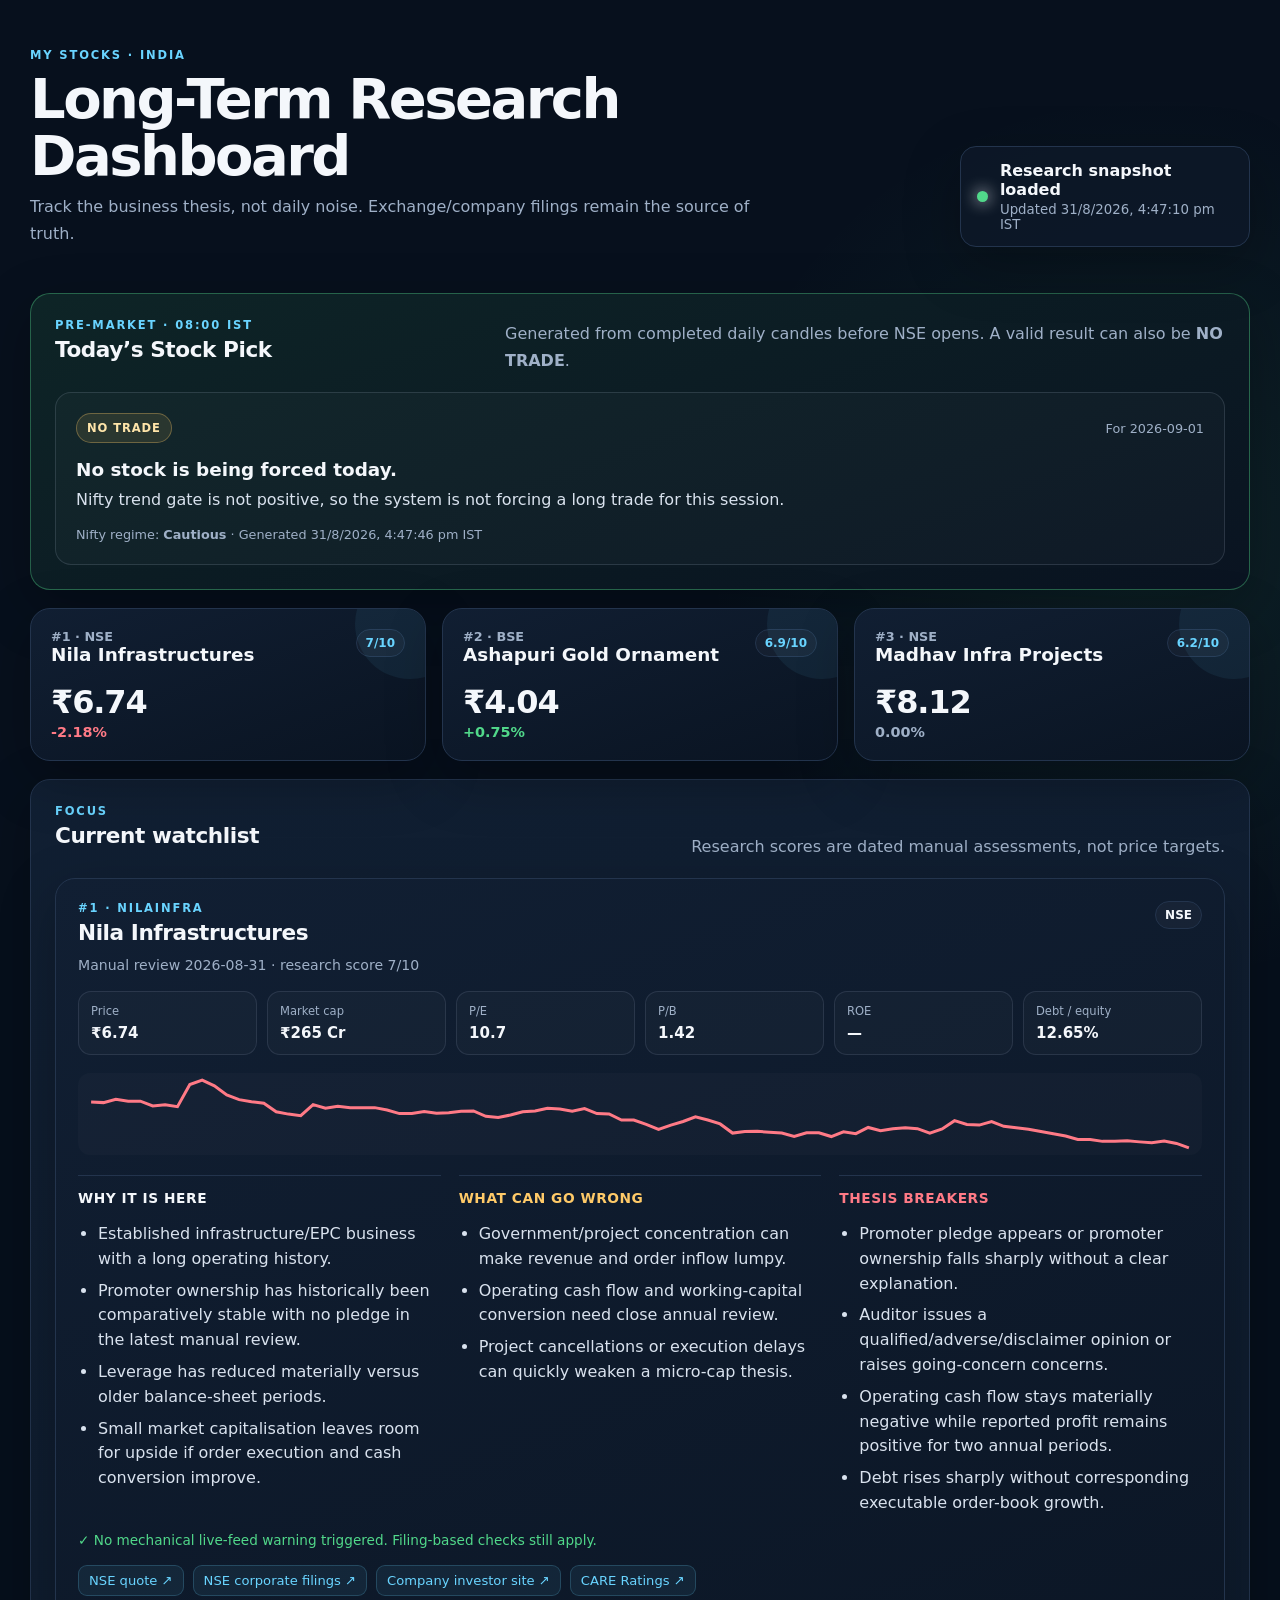
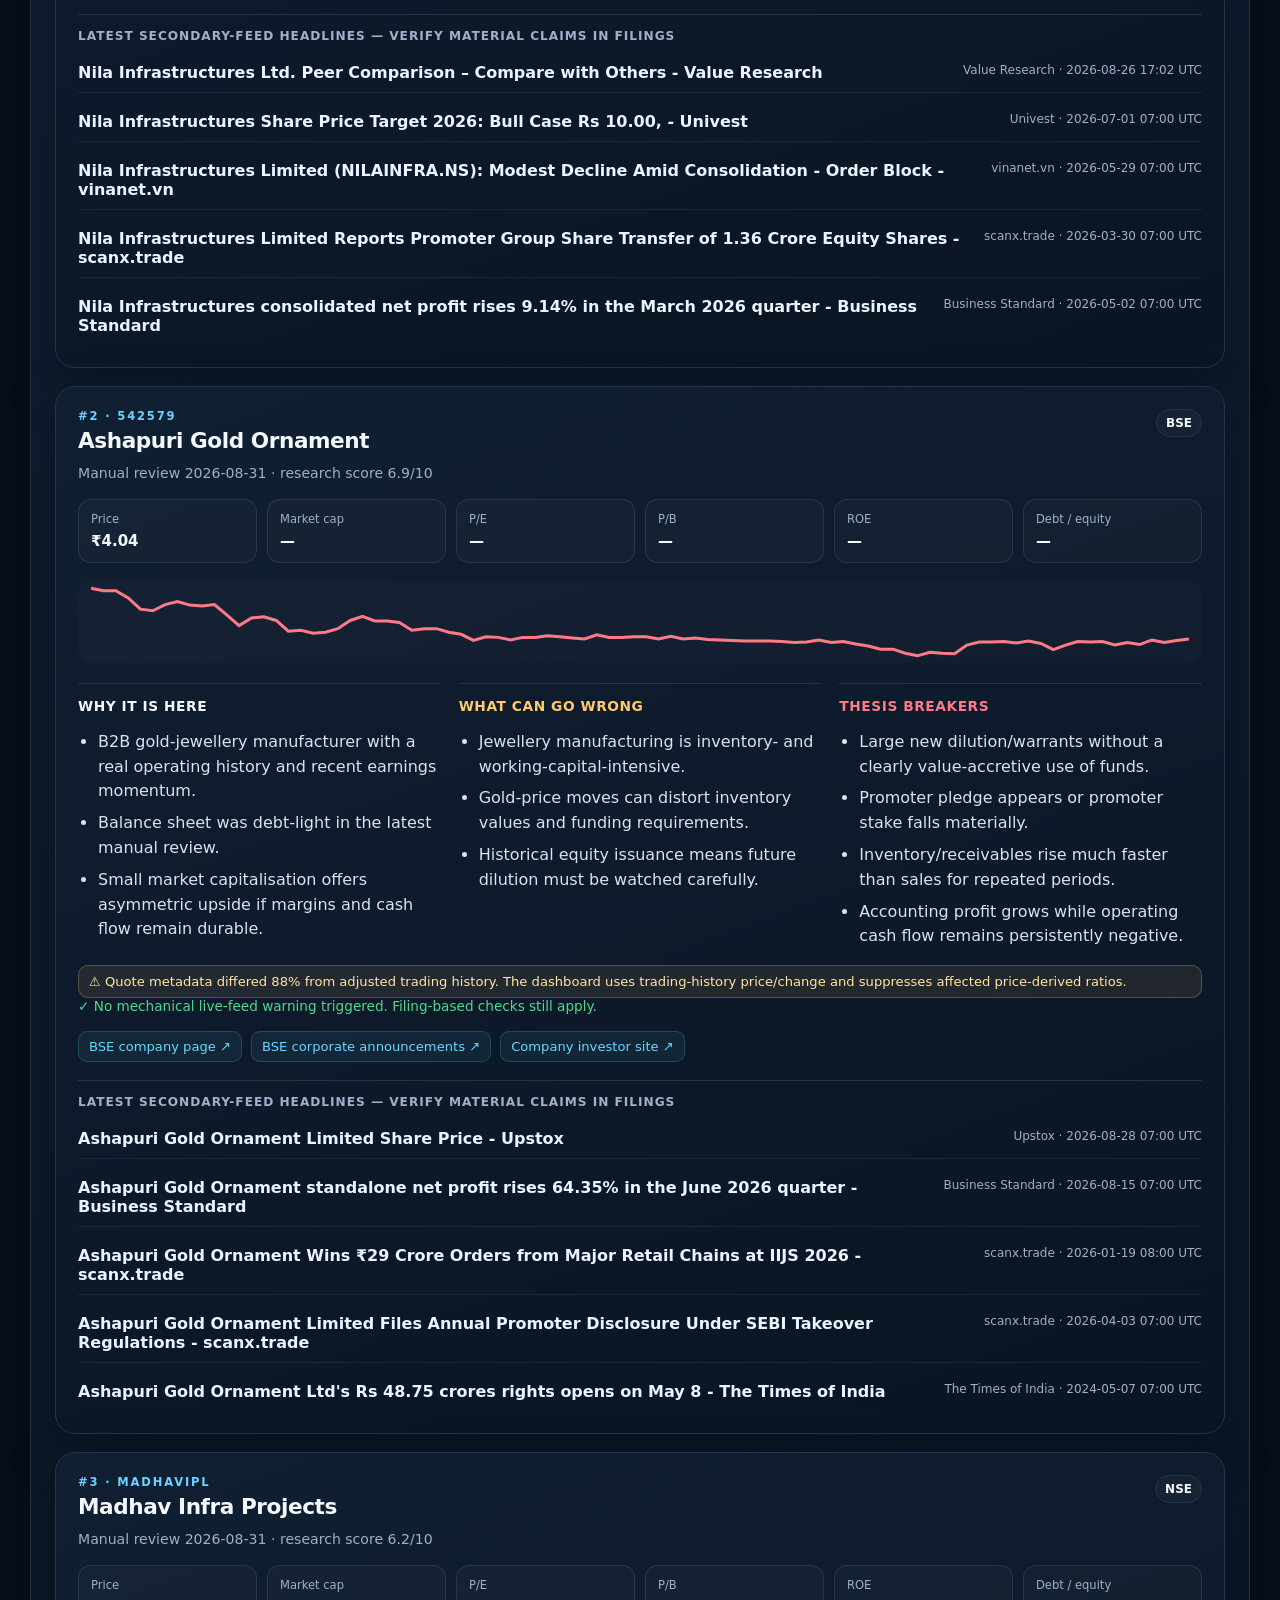
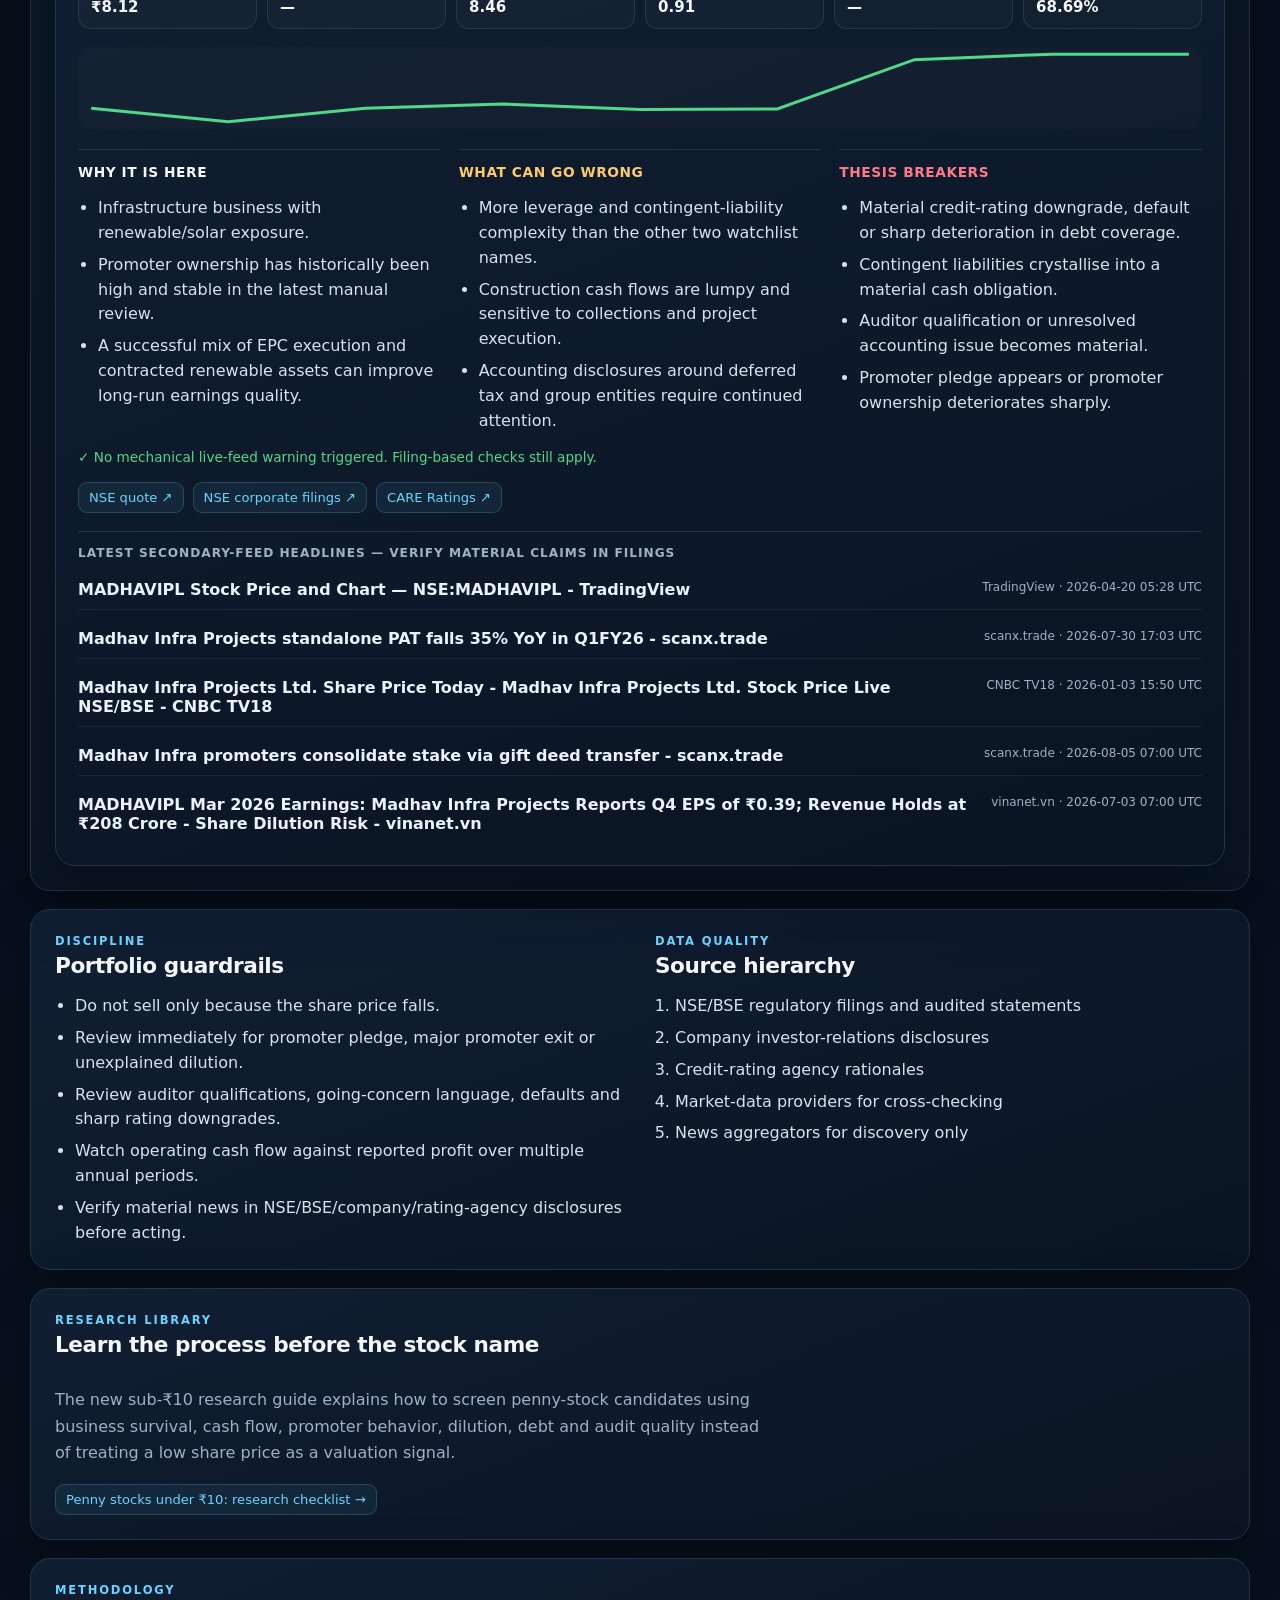
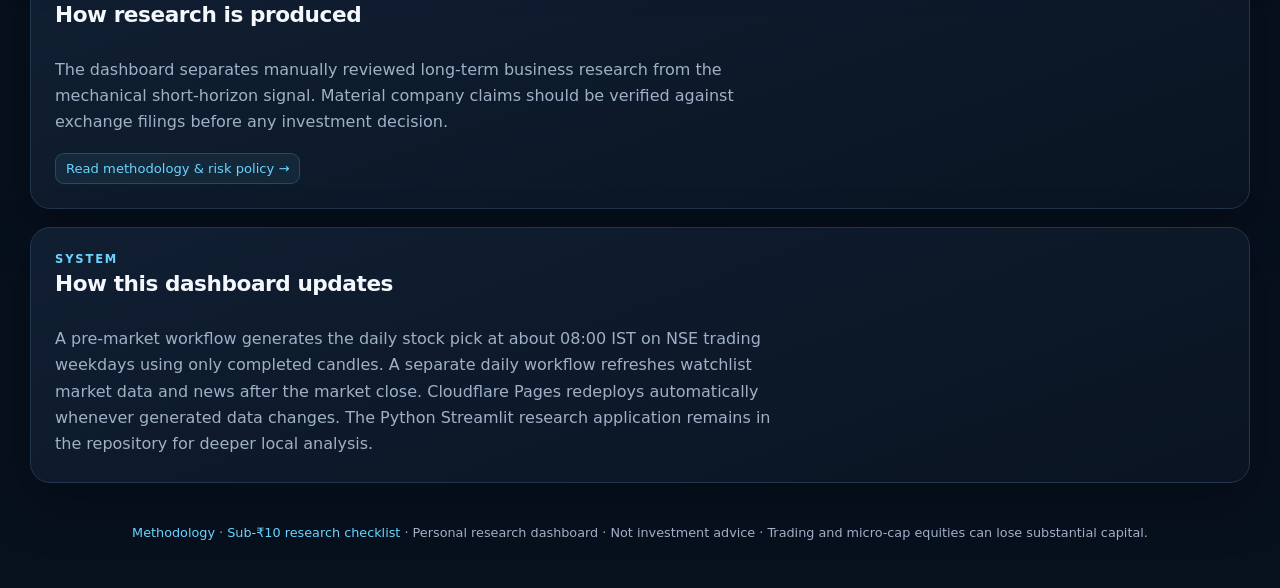
==== commit 85f8d512: "Link penny-stock research guide from dashboard" ====
--- a/index.html
+++ b/index.html
@@ -131,6 +131,17 @@
     <section class="panel">
       <div class="panel-head">
         <div>
+          <div class="eyebrow">RESEARCH LIBRARY</div>
+          <h2>Learn the process before the stock name</h2>
+        </div>
+      </div>
+      <p class="system-copy">The new sub-₹10 research guide explains how to screen penny-stock candidates using business survival, cash flow, promoter behavior, dilution, debt and audit quality instead of treating a low share price as a valuation signal.</p>
+      <div class="link-row"><a class="link-chip" href="penny-stocks-under-10-research.html">Penny stocks under ₹10: research checklist →</a></div>
+    </section>
+
+    <section class="panel">
+      <div class="panel-head">
+        <div>
           <div class="eyebrow">METHODOLOGY</div>
           <h2>How research is produced</h2>
         </div>
@@ -151,9 +162,9 @@
   </main>
 
   <footer>
-    <a href="methodology.html">Methodology</a> · Personal research dashboard · Not investment advice · Trading and micro-cap equities can lose substantial capital.
+    <a href="methodology.html">Methodology</a> · <a href="penny-stocks-under-10-research.html">Sub-₹10 research checklist</a> · Personal research dashboard · Not investment advice · Trading and micro-cap equities can lose substantial capital.
   </footer>
 
   <script src="dashboard.js" defer></script>
 </body>
-</html>
+</html>
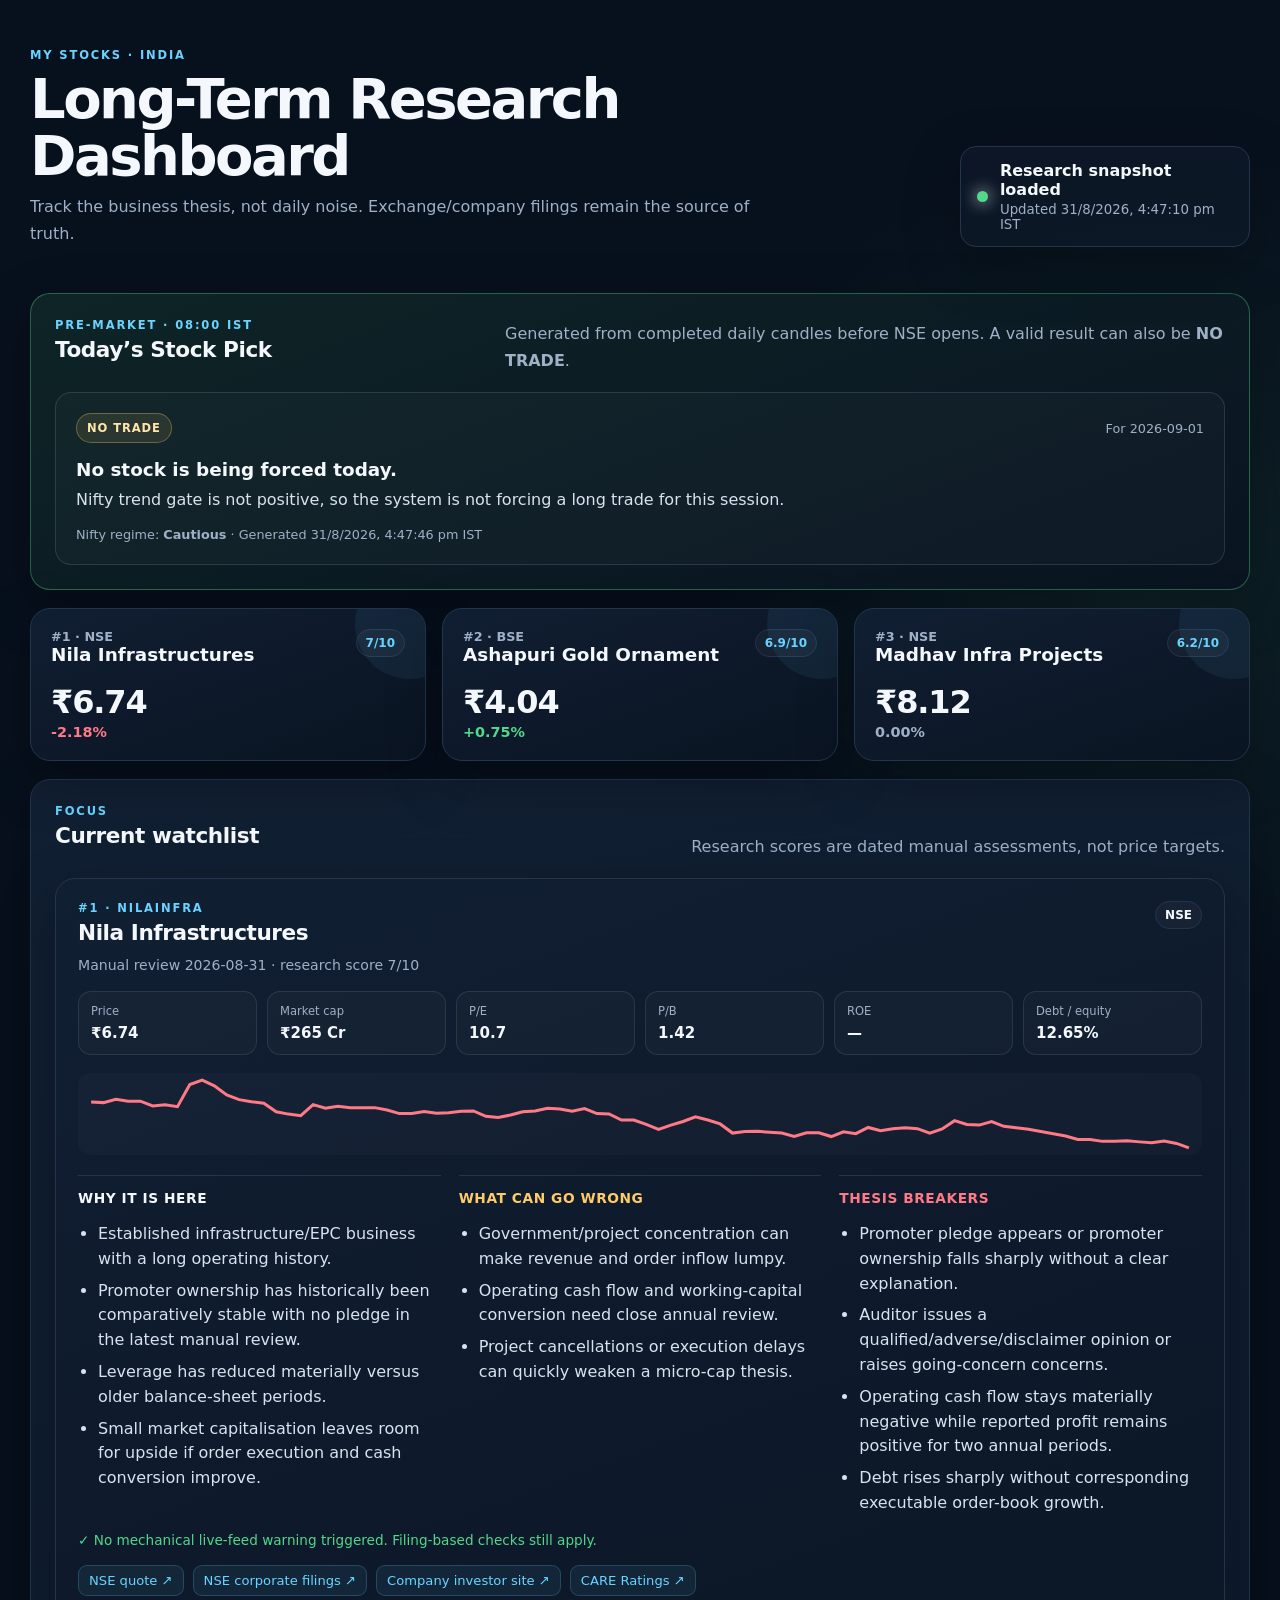
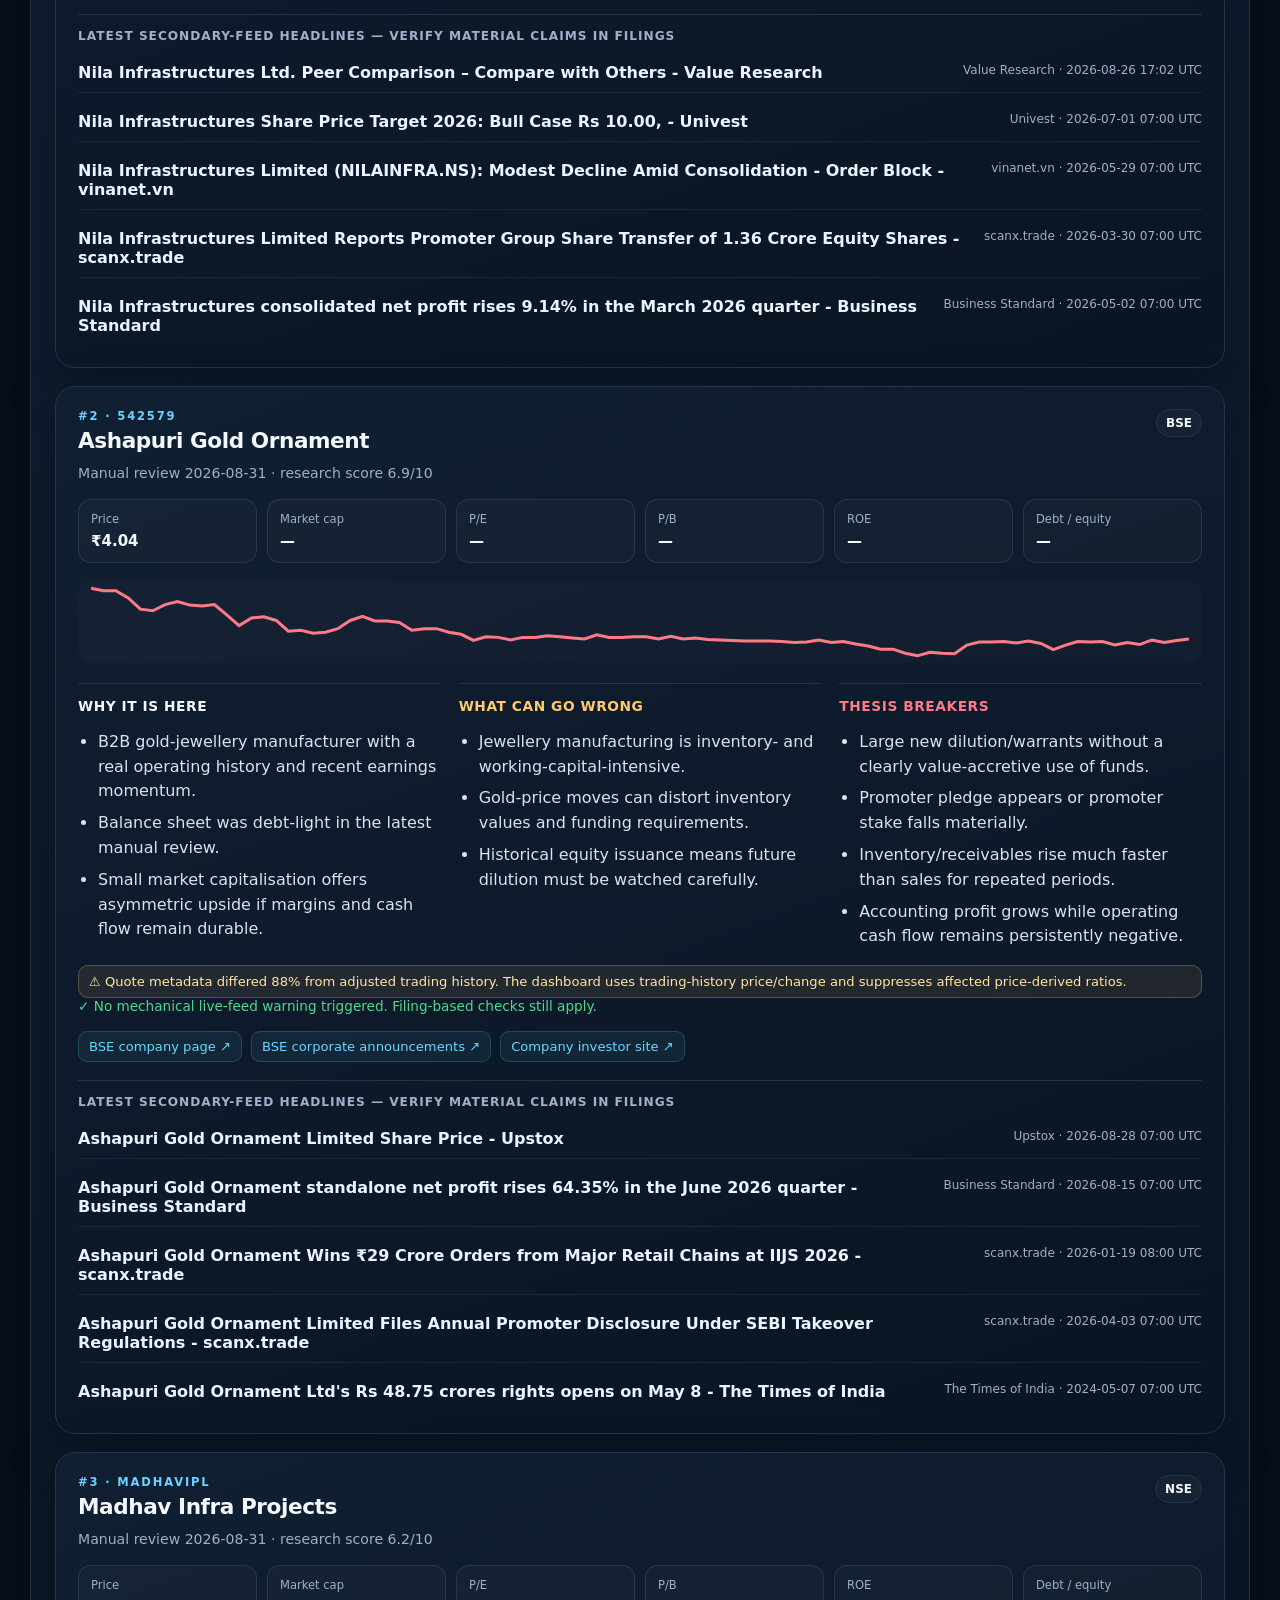
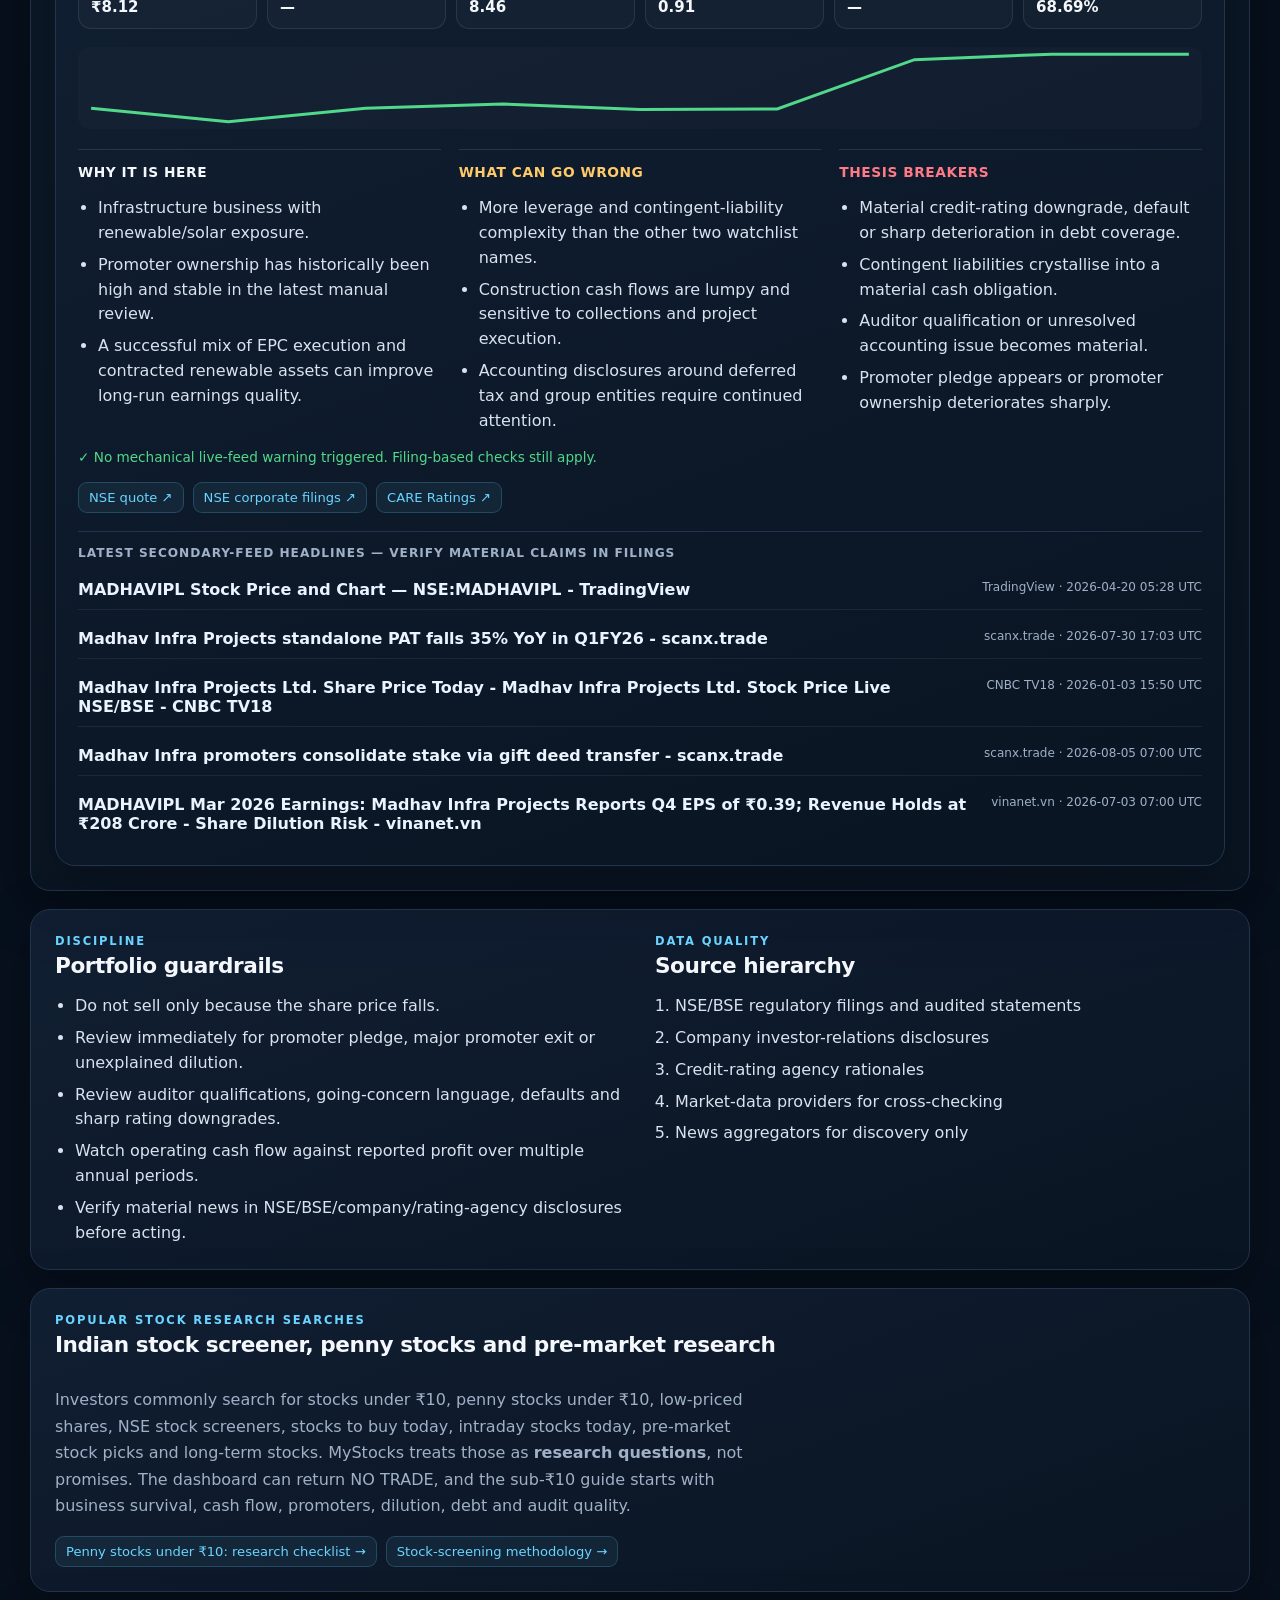
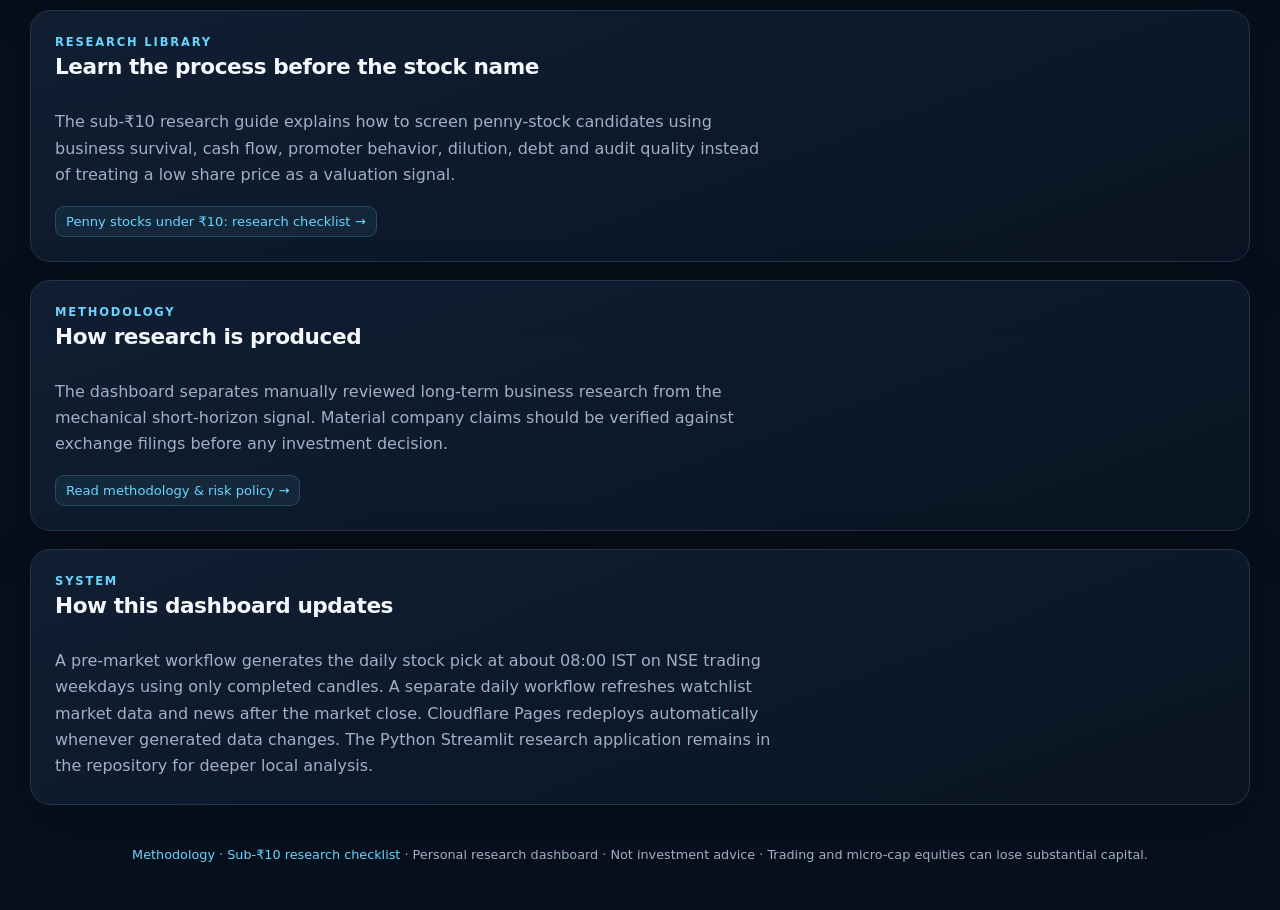
==== commit ed5ccd77: "Expand MyStocks search intent coverage" ====
--- a/index.html
+++ b/index.html
@@ -5,21 +5,21 @@
   <meta name="viewport" content="width=device-width,initial-scale=1">
   <meta name="theme-color" content="#0b1220">
   <meta name="robots" content="index,follow,max-image-preview:large,max-snippet:-1,max-video-preview:-1">
-  <title>Indian Stock Research Dashboard & Daily Pre-Market Pick | MyStocks</title>
-  <meta name="description" content="Research Indian stocks with a filing-first long-term watchlist, daily pre-market trading signal, market data, risk flags and source-linked investment research.">
+  <title>Indian Stock Screener, Pre-Market Research & Penny Stocks | MyStocks</title>
+  <meta name="description" content="Research Indian stocks with a filing-first stock screener, long-term watchlist, daily pre-market research signal, risk flags and a penny-stocks-under-₹10 checklist.">
   <link rel="canonical" href="https://mystocks-49k.pages.dev/">
   <meta property="og:type" content="website">
   <meta property="og:site_name" content="MyStocks India">
   <meta property="og:locale" content="en_IN">
-  <meta property="og:title" content="Indian Stock Research Dashboard & Daily Pre-Market Pick | MyStocks">
+  <meta property="og:title" content="Indian Stock Screener, Pre-Market Research & Penny Stocks | MyStocks">
   <meta property="og:description" content="Filing-first Indian stock research, long-term watchlist tracking and a rules-based pre-market signal that can explicitly return NO TRADE.">
   <meta property="og:url" content="https://mystocks-49k.pages.dev/">
   <meta property="og:image" content="https://mystocks-49k.pages.dev/og-image.svg">
-  <meta property="og:image:alt" content="MyStocks India research dashboard with market research, watchlist and pre-market signal">
+  <meta property="og:image:alt" content="MyStocks India stock screener, watchlist and pre-market research dashboard">
   <meta property="og:image:width" content="1200">
   <meta property="og:image:height" content="630">
   <meta name="twitter:card" content="summary_large_image">
-  <meta name="twitter:title" content="Indian Stock Research Dashboard & Daily Pre-Market Pick | MyStocks">
+  <meta name="twitter:title" content="Indian Stock Screener, Pre-Market Research & Penny Stocks | MyStocks">
   <meta name="twitter:description" content="Filing-first Indian stock research, risk guardrails and a rules-based pre-market signal.">
   <meta name="twitter:image" content="https://mystocks-49k.pages.dev/og-image.svg">
   <script type="application/ld+json">
@@ -31,7 +31,7 @@
         "@id":"https://mystocks-49k.pages.dev/#website",
         "name":"MyStocks India",
         "url":"https://mystocks-49k.pages.dev/",
-        "description":"Filing-first Indian stock research dashboard with long-term watchlist tracking and a rules-based pre-market signal.",
+        "description":"Filing-first Indian stock screener and research dashboard with long-term watchlist tracking and a rules-based pre-market signal.",
         "inLanguage":"en-IN"
       },
       {
@@ -49,8 +49,8 @@
         "@type":"WebPage",
         "@id":"https://mystocks-49k.pages.dev/#webpage",
         "url":"https://mystocks-49k.pages.dev/",
-        "name":"Indian Stock Research Dashboard & Daily Pre-Market Pick",
-        "description":"Indian stock research dashboard with source hierarchy, watchlist thesis, risk guardrails and a pre-market research signal.",
+        "name":"Indian Stock Screener, Pre-Market Research & Penny-Stock Research",
+        "description":"Indian stock research dashboard with source hierarchy, watchlist thesis, risk guardrails, sub-₹10 stock research and a pre-market research signal.",
         "inLanguage":"en-IN",
         "isPartOf":{"@id":"https://mystocks-49k.pages.dev/#website"},
         "mainEntity":{"@id":"https://mystocks-49k.pages.dev/#app"}
@@ -131,11 +131,25 @@
     <section class="panel">
       <div class="panel-head">
         <div>
+          <div class="eyebrow">POPULAR STOCK RESEARCH SEARCHES</div>
+          <h2>Indian stock screener, penny stocks and pre-market research</h2>
+        </div>
+      </div>
+      <p class="system-copy">Investors commonly search for stocks under ₹10, penny stocks under ₹10, low-priced shares, NSE stock screeners, stocks to buy today, intraday stocks today, pre-market stock picks and long-term stocks. MyStocks treats those as <strong>research questions</strong>, not promises. The dashboard can return NO TRADE, and the sub-₹10 guide starts with business survival, cash flow, promoters, dilution, debt and audit quality.</p>
+      <div class="link-row">
+        <a class="link-chip" href="penny-stocks-under-10-research.html">Penny stocks under ₹10: research checklist →</a>
+        <a class="link-chip" href="methodology.html">Stock-screening methodology →</a>
+      </div>
+    </section>
+
+    <section class="panel">
+      <div class="panel-head">
+        <div>
           <div class="eyebrow">RESEARCH LIBRARY</div>
           <h2>Learn the process before the stock name</h2>
         </div>
       </div>
-      <p class="system-copy">The new sub-₹10 research guide explains how to screen penny-stock candidates using business survival, cash flow, promoter behavior, dilution, debt and audit quality instead of treating a low share price as a valuation signal.</p>
+      <p class="system-copy">The sub-₹10 research guide explains how to screen penny-stock candidates using business survival, cash flow, promoter behavior, dilution, debt and audit quality instead of treating a low share price as a valuation signal.</p>
       <div class="link-row"><a class="link-chip" href="penny-stocks-under-10-research.html">Penny stocks under ₹10: research checklist →</a></div>
     </section>
 
